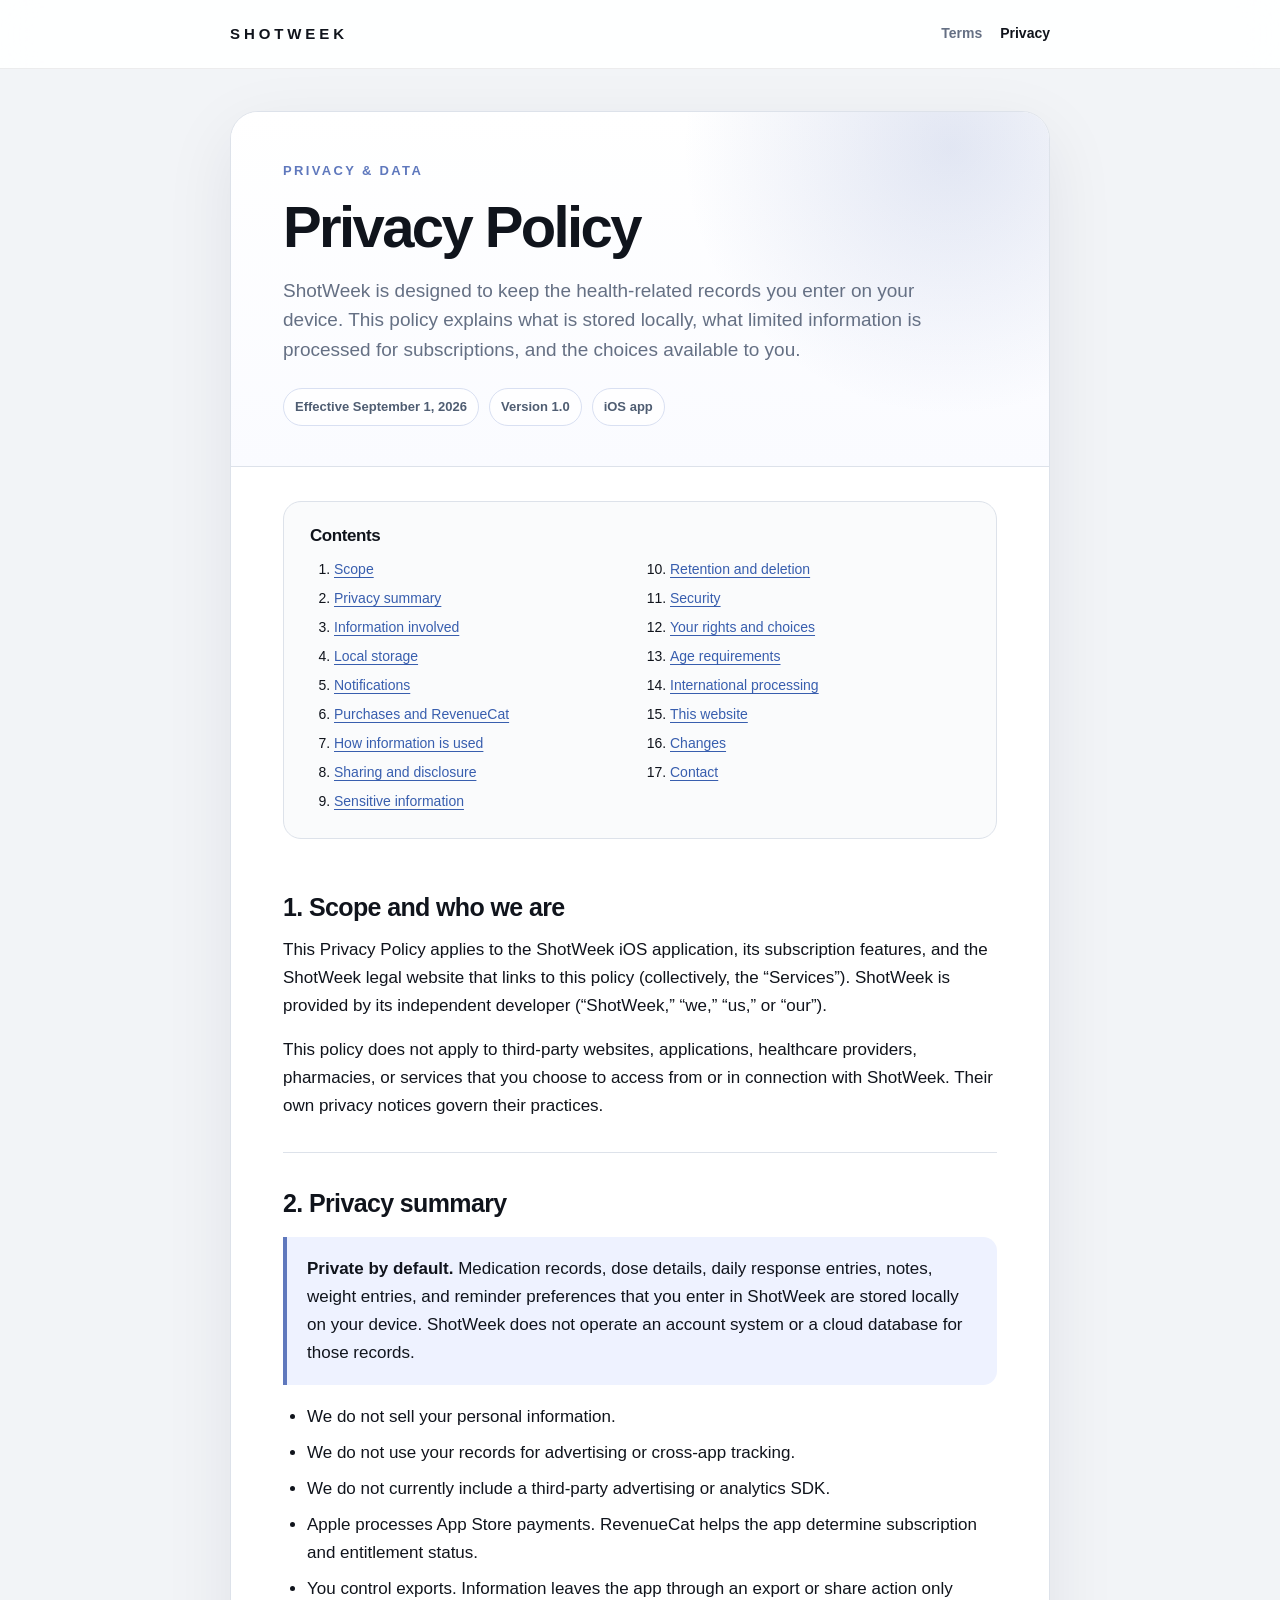
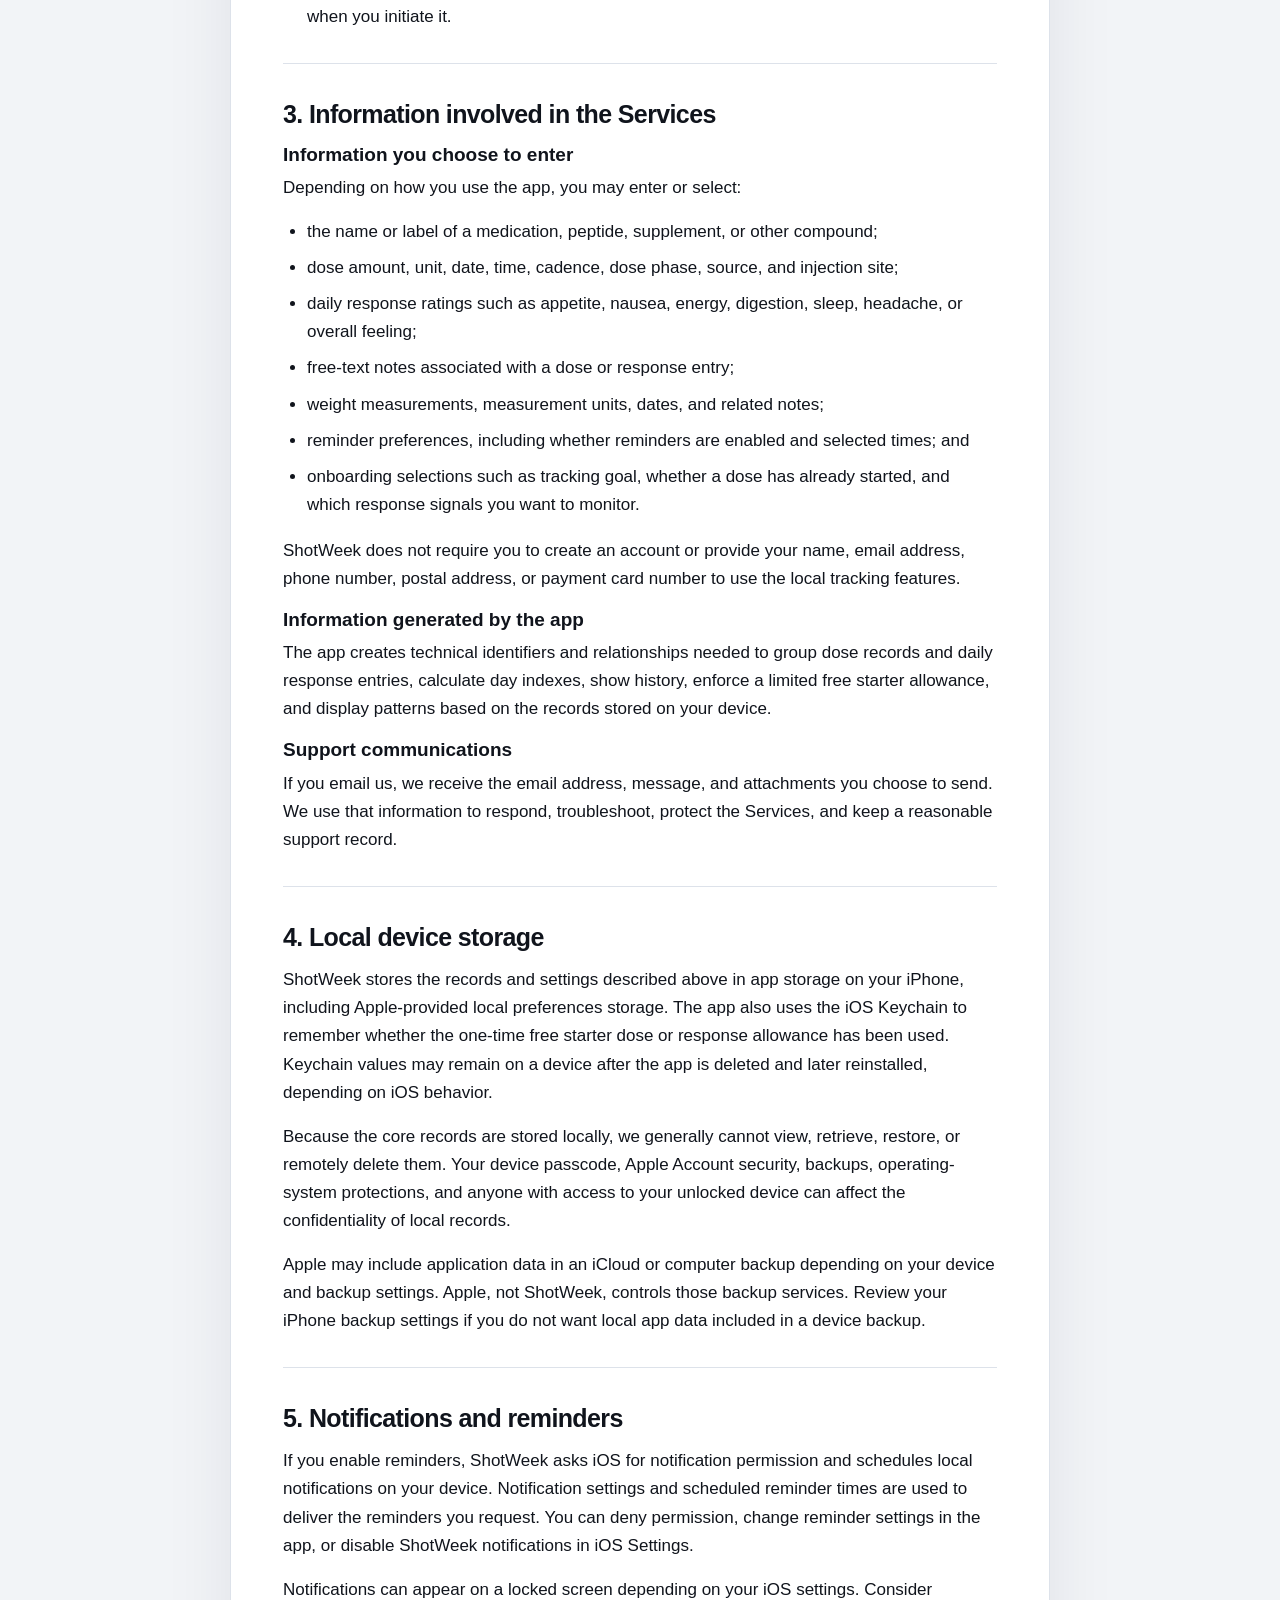
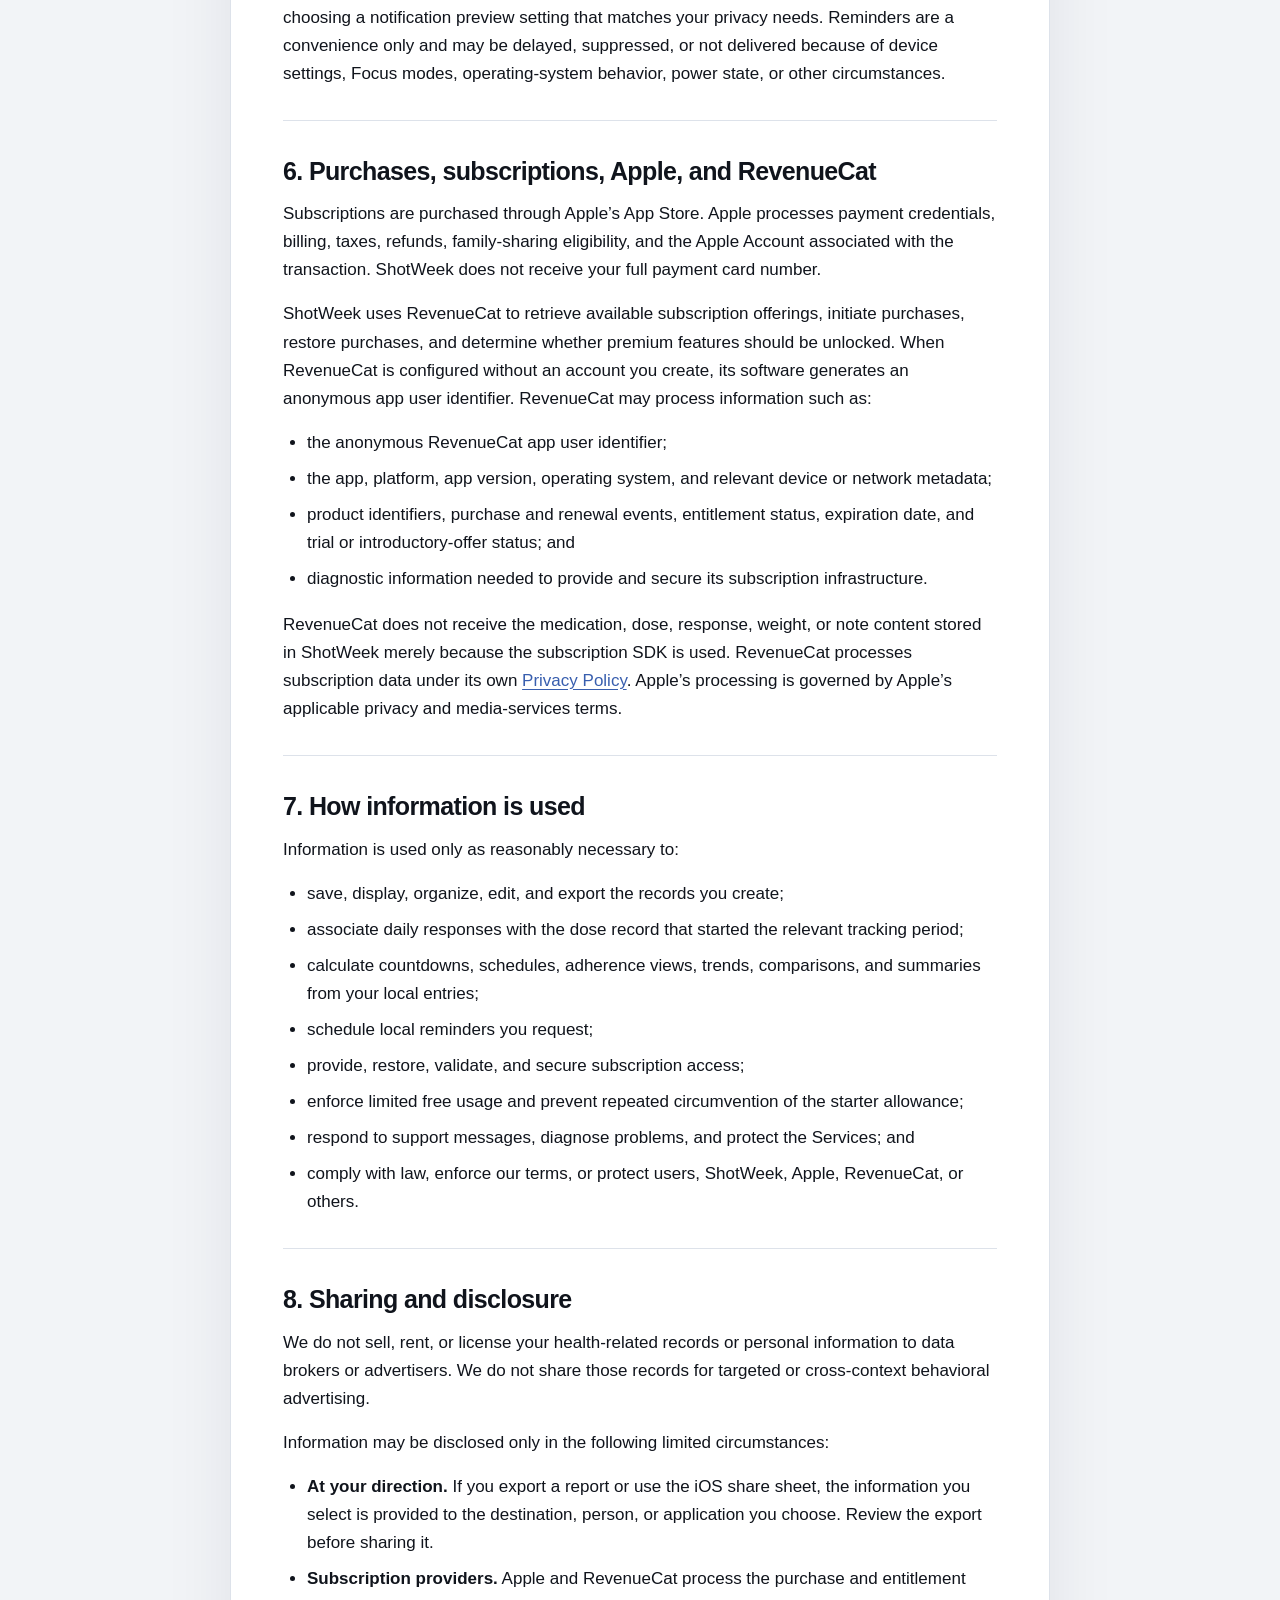
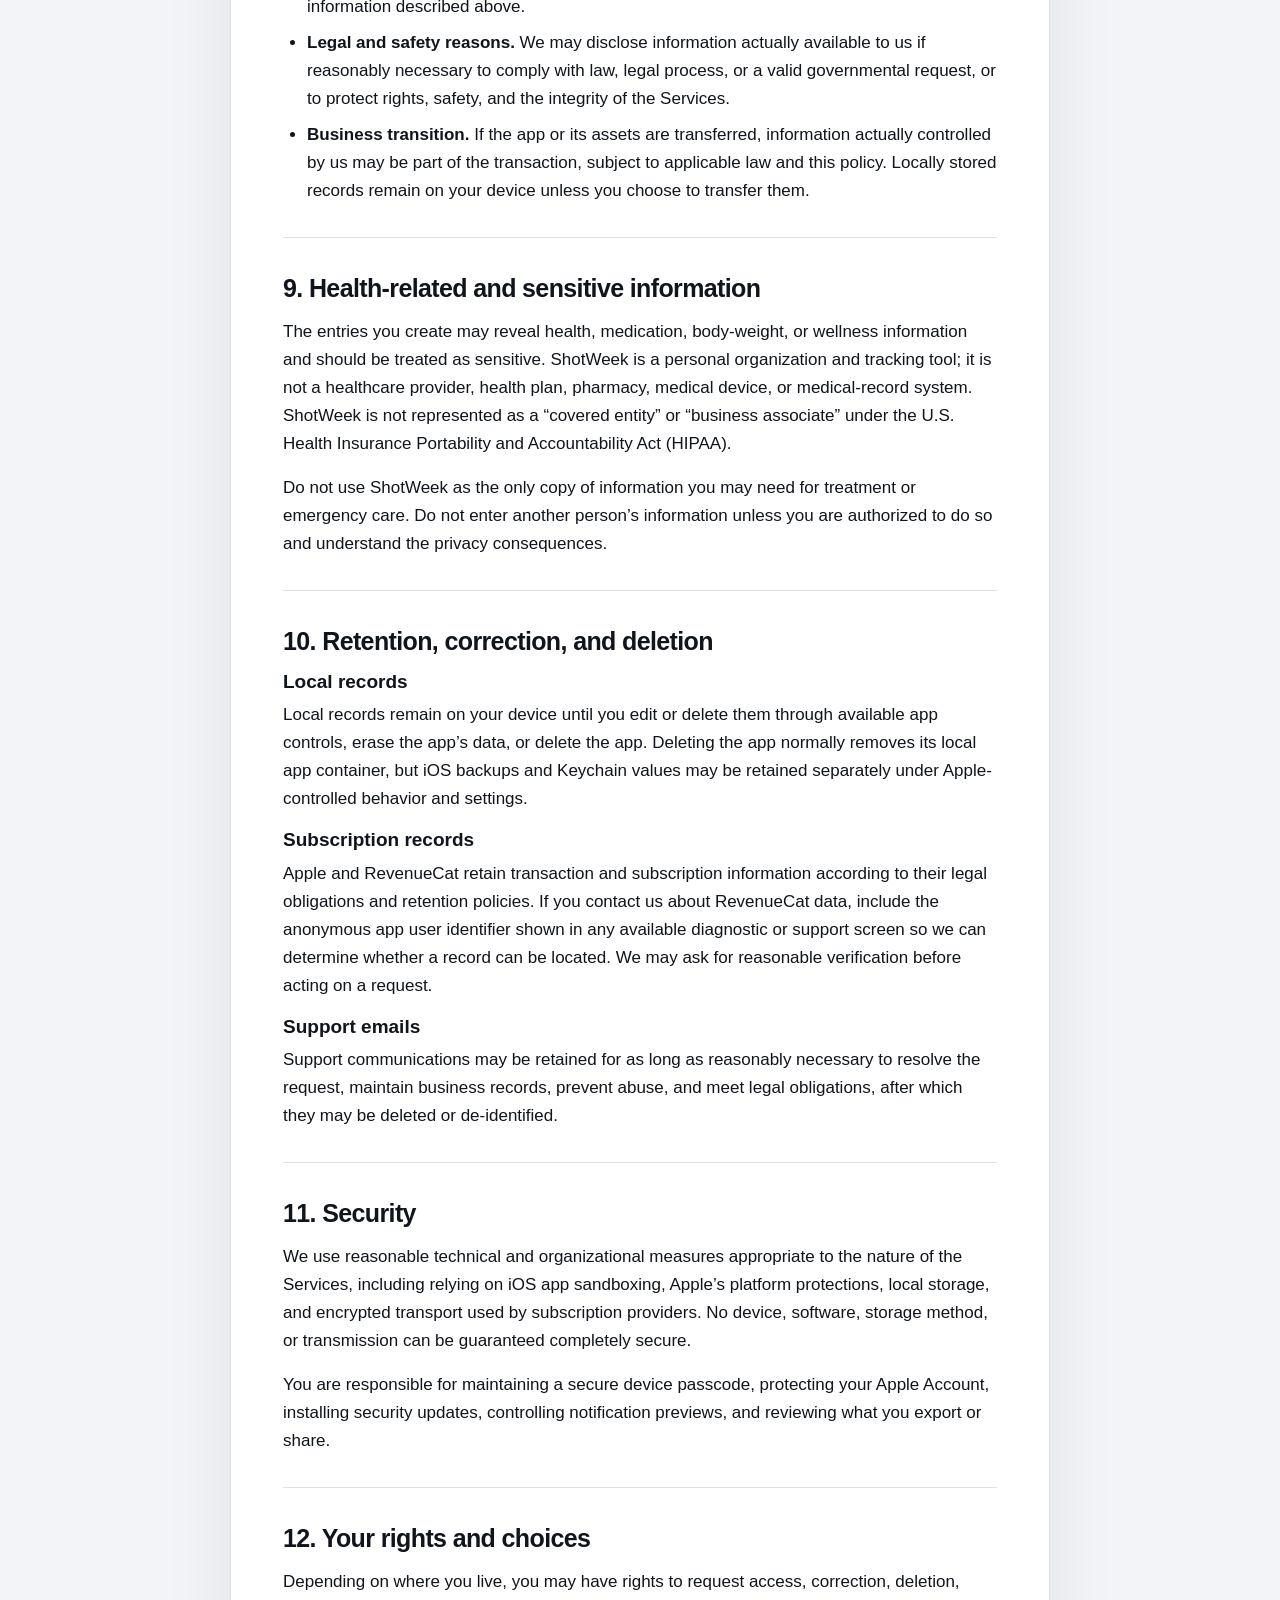
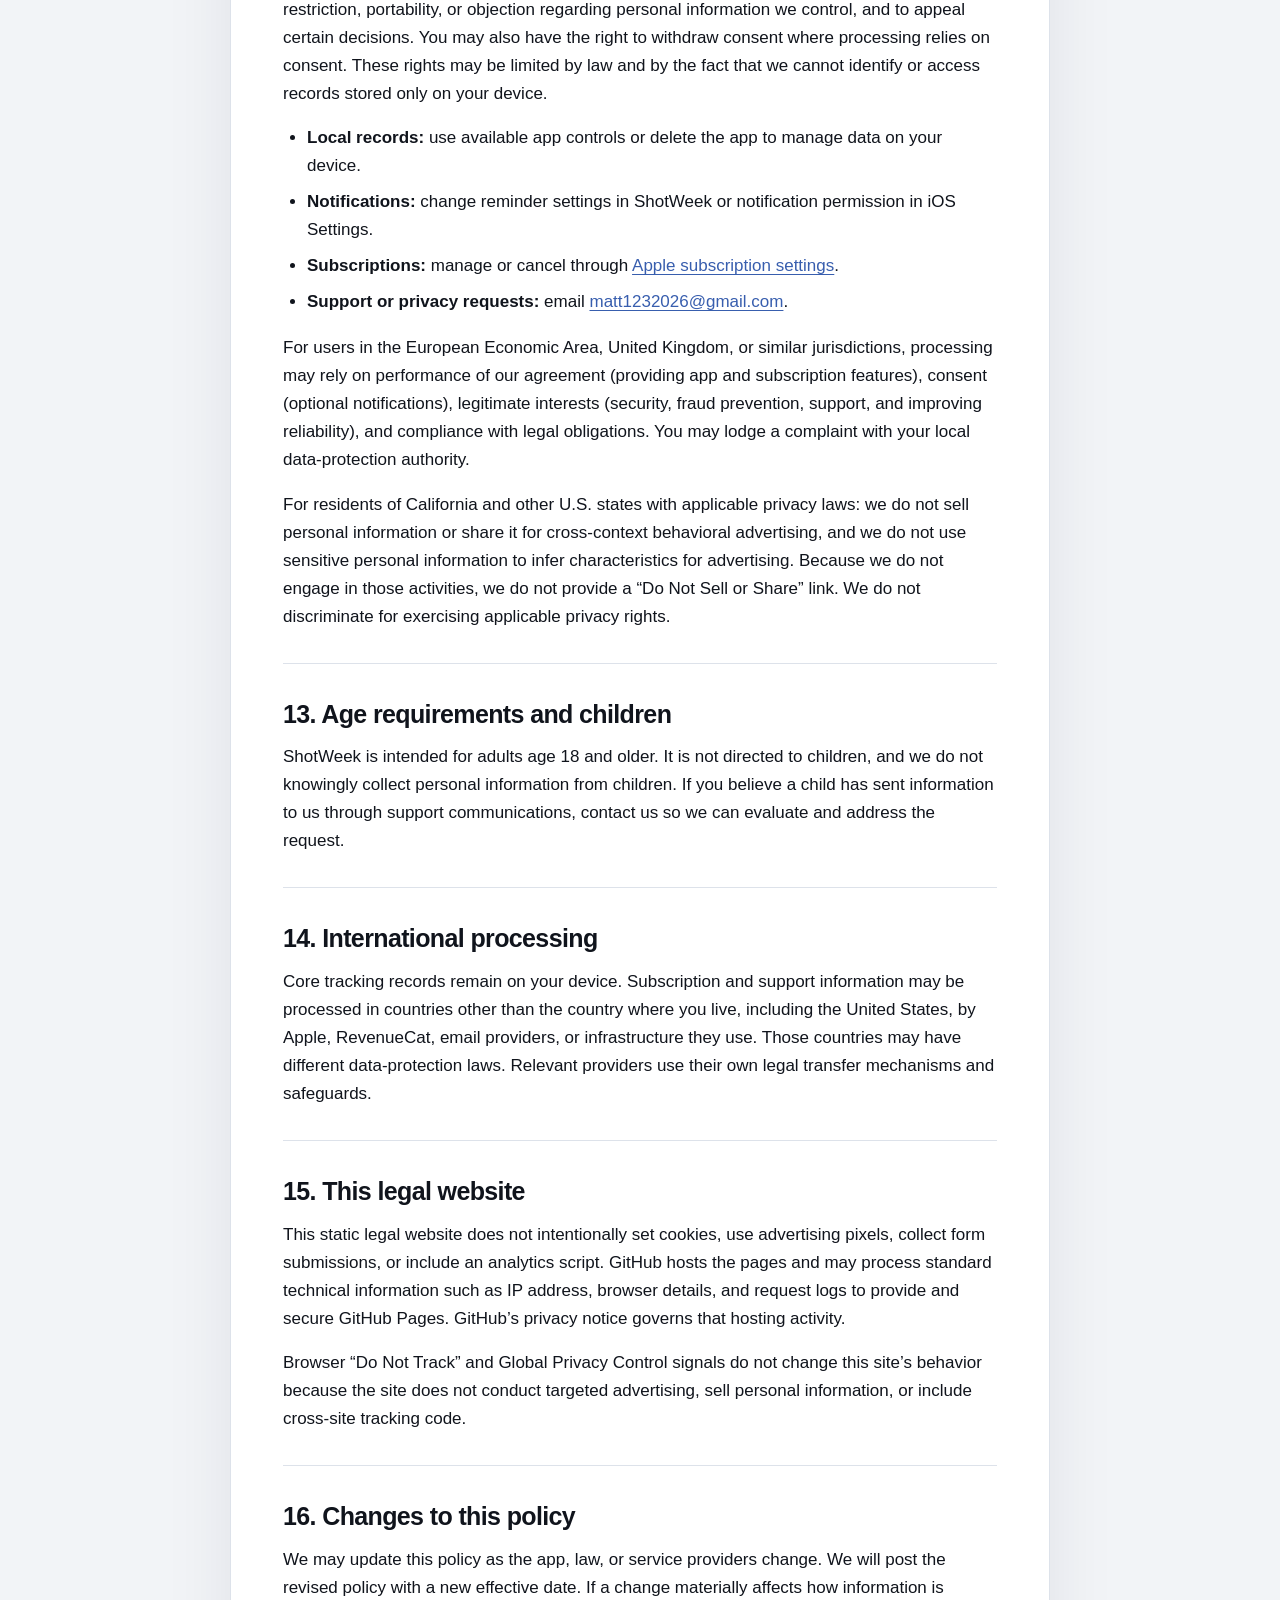
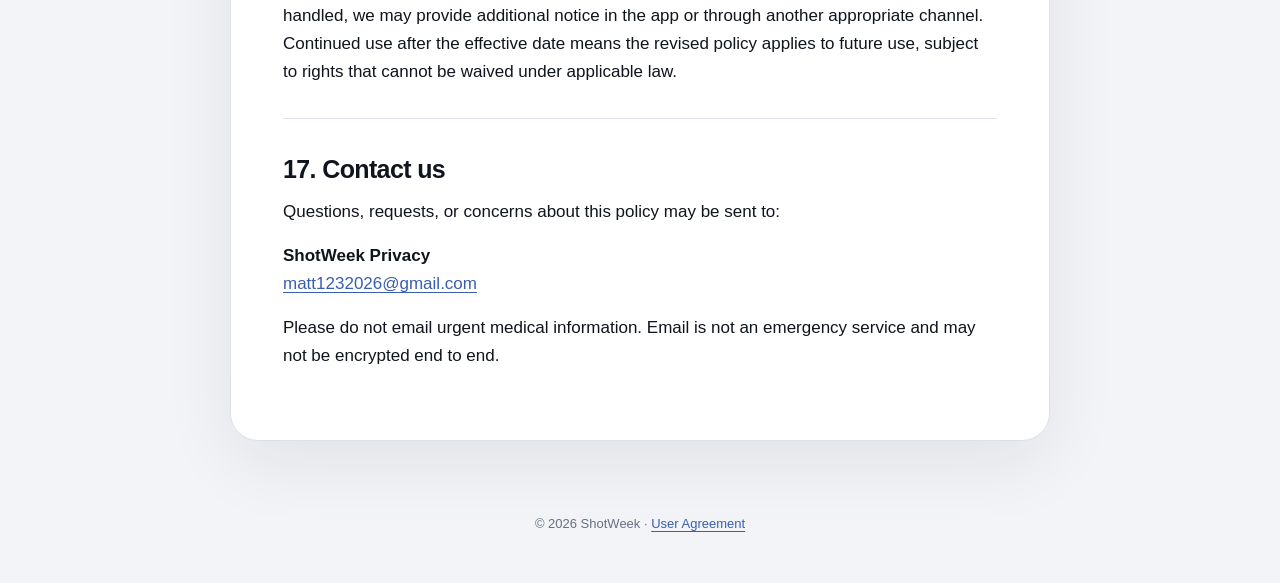
==== privacy-policy.html @ 5c361e0a "Publish ShotWeek legal documents" ====
<!doctype html>
<html lang="en">
<head>
  <meta charset="utf-8">
  <meta name="viewport" content="width=device-width, initial-scale=1">
  <meta name="description" content="Privacy Policy for the ShotWeek iOS app.">
  <title>Privacy Policy — ShotWeek</title>
  <link rel="stylesheet" href="styles.css">
</head>
<body>
  <header class="site-header">
    <div class="header-inner">
      <a class="brand" href="index.html">SHOTWEEK</a>
      <nav class="header-nav" aria-label="Legal documents">
        <a href="user-agreement.html">Terms</a>
        <a href="privacy-policy.html" aria-current="page">Privacy</a>
      </nav>
    </div>
  </header>

  <main>
    <article class="document">
      <header class="document-hero">
        <p class="eyebrow">Privacy & data</p>
        <h1>Privacy Policy</h1>
        <p class="lede">ShotWeek is designed to keep the health-related records you enter on your device. This policy explains what is stored locally, what limited information is processed for subscriptions, and the choices available to you.</p>
        <div class="meta">
          <span>Effective September 1, 2026</span>
          <span>Version 1.0</span>
          <span>iOS app</span>
        </div>
      </header>

      <nav class="toc" aria-label="Table of contents">
        <h2>Contents</h2>
        <ol>
          <li><a href="#scope">Scope</a></li>
          <li><a href="#summary">Privacy summary</a></li>
          <li><a href="#information">Information involved</a></li>
          <li><a href="#local-storage">Local storage</a></li>
          <li><a href="#notifications">Notifications</a></li>
          <li><a href="#subscriptions">Purchases and RevenueCat</a></li>
          <li><a href="#purposes">How information is used</a></li>
          <li><a href="#sharing">Sharing and disclosure</a></li>
          <li><a href="#health-data">Sensitive information</a></li>
          <li><a href="#retention">Retention and deletion</a></li>
          <li><a href="#security">Security</a></li>
          <li><a href="#rights">Your rights and choices</a></li>
          <li><a href="#children">Age requirements</a></li>
          <li><a href="#international">International processing</a></li>
          <li><a href="#website">This website</a></li>
          <li><a href="#changes">Changes</a></li>
          <li><a href="#contact">Contact</a></li>
        </ol>
      </nav>

      <div class="document-body">
        <section id="scope">
          <h2>1. Scope and who we are</h2>
          <p>This Privacy Policy applies to the ShotWeek iOS application, its subscription features, and the ShotWeek legal website that links to this policy (collectively, the “Services”). ShotWeek is provided by its independent developer (“ShotWeek,” “we,” “us,” or “our”).</p>
          <p>This policy does not apply to third-party websites, applications, healthcare providers, pharmacies, or services that you choose to access from or in connection with ShotWeek. Their own privacy notices govern their practices.</p>
        </section>

        <section id="summary">
          <h2>2. Privacy summary</h2>
          <div class="callout">
            <p><strong>Private by default.</strong> Medication records, dose details, daily response entries, notes, weight entries, and reminder preferences that you enter in ShotWeek are stored locally on your device. ShotWeek does not operate an account system or a cloud database for those records.</p>
          </div>
          <ul>
            <li>We do not sell your personal information.</li>
            <li>We do not use your records for advertising or cross-app tracking.</li>
            <li>We do not currently include a third-party advertising or analytics SDK.</li>
            <li>Apple processes App Store payments. RevenueCat helps the app determine subscription and entitlement status.</li>
            <li>You control exports. Information leaves the app through an export or share action only when you initiate it.</li>
          </ul>
        </section>

        <section id="information">
          <h2>3. Information involved in the Services</h2>
          <h3>Information you choose to enter</h3>
          <p>Depending on how you use the app, you may enter or select:</p>
          <ul>
            <li>the name or label of a medication, peptide, supplement, or other compound;</li>
            <li>dose amount, unit, date, time, cadence, dose phase, source, and injection site;</li>
            <li>daily response ratings such as appetite, nausea, energy, digestion, sleep, headache, or overall feeling;</li>
            <li>free-text notes associated with a dose or response entry;</li>
            <li>weight measurements, measurement units, dates, and related notes;</li>
            <li>reminder preferences, including whether reminders are enabled and selected times; and</li>
            <li>onboarding selections such as tracking goal, whether a dose has already started, and which response signals you want to monitor.</li>
          </ul>
          <p>ShotWeek does not require you to create an account or provide your name, email address, phone number, postal address, or payment card number to use the local tracking features.</p>

          <h3>Information generated by the app</h3>
          <p>The app creates technical identifiers and relationships needed to group dose records and daily response entries, calculate day indexes, show history, enforce a limited free starter allowance, and display patterns based on the records stored on your device.</p>

          <h3>Support communications</h3>
          <p>If you email us, we receive the email address, message, and attachments you choose to send. We use that information to respond, troubleshoot, protect the Services, and keep a reasonable support record.</p>
        </section>

        <section id="local-storage">
          <h2>4. Local device storage</h2>
          <p>ShotWeek stores the records and settings described above in app storage on your iPhone, including Apple-provided local preferences storage. The app also uses the iOS Keychain to remember whether the one-time free starter dose or response allowance has been used. Keychain values may remain on a device after the app is deleted and later reinstalled, depending on iOS behavior.</p>
          <p>Because the core records are stored locally, we generally cannot view, retrieve, restore, or remotely delete them. Your device passcode, Apple Account security, backups, operating-system protections, and anyone with access to your unlocked device can affect the confidentiality of local records.</p>
          <p>Apple may include application data in an iCloud or computer backup depending on your device and backup settings. Apple, not ShotWeek, controls those backup services. Review your iPhone backup settings if you do not want local app data included in a device backup.</p>
        </section>

        <section id="notifications">
          <h2>5. Notifications and reminders</h2>
          <p>If you enable reminders, ShotWeek asks iOS for notification permission and schedules local notifications on your device. Notification settings and scheduled reminder times are used to deliver the reminders you request. You can deny permission, change reminder settings in the app, or disable ShotWeek notifications in iOS Settings.</p>
          <p>Notifications can appear on a locked screen depending on your iOS settings. Consider choosing a notification preview setting that matches your privacy needs. Reminders are a convenience only and may be delayed, suppressed, or not delivered because of device settings, Focus modes, operating-system behavior, power state, or other circumstances.</p>
        </section>

        <section id="subscriptions">
          <h2>6. Purchases, subscriptions, Apple, and RevenueCat</h2>
          <p>Subscriptions are purchased through Apple’s App Store. Apple processes payment credentials, billing, taxes, refunds, family-sharing eligibility, and the Apple Account associated with the transaction. ShotWeek does not receive your full payment card number.</p>
          <p>ShotWeek uses RevenueCat to retrieve available subscription offerings, initiate purchases, restore purchases, and determine whether premium features should be unlocked. When RevenueCat is configured without an account you create, its software generates an anonymous app user identifier. RevenueCat may process information such as:</p>
          <ul>
            <li>the anonymous RevenueCat app user identifier;</li>
            <li>the app, platform, app version, operating system, and relevant device or network metadata;</li>
            <li>product identifiers, purchase and renewal events, entitlement status, expiration date, and trial or introductory-offer status; and</li>
            <li>diagnostic information needed to provide and secure its subscription infrastructure.</li>
          </ul>
          <p>RevenueCat does not receive the medication, dose, response, weight, or note content stored in ShotWeek merely because the subscription SDK is used. RevenueCat processes subscription data under its own <a href="https://www.revenuecat.com/privacy" rel="noopener noreferrer">Privacy Policy</a>. Apple’s processing is governed by Apple’s applicable privacy and media-services terms.</p>
        </section>

        <section id="purposes">
          <h2>7. How information is used</h2>
          <p>Information is used only as reasonably necessary to:</p>
          <ul>
            <li>save, display, organize, edit, and export the records you create;</li>
            <li>associate daily responses with the dose record that started the relevant tracking period;</li>
            <li>calculate countdowns, schedules, adherence views, trends, comparisons, and summaries from your local entries;</li>
            <li>schedule local reminders you request;</li>
            <li>provide, restore, validate, and secure subscription access;</li>
            <li>enforce limited free usage and prevent repeated circumvention of the starter allowance;</li>
            <li>respond to support messages, diagnose problems, and protect the Services; and</li>
            <li>comply with law, enforce our terms, or protect users, ShotWeek, Apple, RevenueCat, or others.</li>
          </ul>
        </section>

        <section id="sharing">
          <h2>8. Sharing and disclosure</h2>
          <p>We do not sell, rent, or license your health-related records or personal information to data brokers or advertisers. We do not share those records for targeted or cross-context behavioral advertising.</p>
          <p>Information may be disclosed only in the following limited circumstances:</p>
          <ul>
            <li><strong>At your direction.</strong> If you export a report or use the iOS share sheet, the information you select is provided to the destination, person, or application you choose. Review the export before sharing it.</li>
            <li><strong>Subscription providers.</strong> Apple and RevenueCat process the purchase and entitlement information described above.</li>
            <li><strong>Legal and safety reasons.</strong> We may disclose information actually available to us if reasonably necessary to comply with law, legal process, or a valid governmental request, or to protect rights, safety, and the integrity of the Services.</li>
            <li><strong>Business transition.</strong> If the app or its assets are transferred, information actually controlled by us may be part of the transaction, subject to applicable law and this policy. Locally stored records remain on your device unless you choose to transfer them.</li>
          </ul>
        </section>

        <section id="health-data">
          <h2>9. Health-related and sensitive information</h2>
          <p>The entries you create may reveal health, medication, body-weight, or wellness information and should be treated as sensitive. ShotWeek is a personal organization and tracking tool; it is not a healthcare provider, health plan, pharmacy, medical device, or medical-record system. ShotWeek is not represented as a “covered entity” or “business associate” under the U.S. Health Insurance Portability and Accountability Act (HIPAA).</p>
          <p>Do not use ShotWeek as the only copy of information you may need for treatment or emergency care. Do not enter another person’s information unless you are authorized to do so and understand the privacy consequences.</p>
        </section>

        <section id="retention">
          <h2>10. Retention, correction, and deletion</h2>
          <h3>Local records</h3>
          <p>Local records remain on your device until you edit or delete them through available app controls, erase the app’s data, or delete the app. Deleting the app normally removes its local app container, but iOS backups and Keychain values may be retained separately under Apple-controlled behavior and settings.</p>
          <h3>Subscription records</h3>
          <p>Apple and RevenueCat retain transaction and subscription information according to their legal obligations and retention policies. If you contact us about RevenueCat data, include the anonymous app user identifier shown in any available diagnostic or support screen so we can determine whether a record can be located. We may ask for reasonable verification before acting on a request.</p>
          <h3>Support emails</h3>
          <p>Support communications may be retained for as long as reasonably necessary to resolve the request, maintain business records, prevent abuse, and meet legal obligations, after which they may be deleted or de-identified.</p>
        </section>

        <section id="security">
          <h2>11. Security</h2>
          <p>We use reasonable technical and organizational measures appropriate to the nature of the Services, including relying on iOS app sandboxing, Apple’s platform protections, local storage, and encrypted transport used by subscription providers. No device, software, storage method, or transmission can be guaranteed completely secure.</p>
          <p>You are responsible for maintaining a secure device passcode, protecting your Apple Account, installing security updates, controlling notification previews, and reviewing what you export or share.</p>
        </section>

        <section id="rights">
          <h2>12. Your rights and choices</h2>
          <p>Depending on where you live, you may have rights to request access, correction, deletion, restriction, portability, or objection regarding personal information we control, and to appeal certain decisions. You may also have the right to withdraw consent where processing relies on consent. These rights may be limited by law and by the fact that we cannot identify or access records stored only on your device.</p>
          <ul>
            <li><strong>Local records:</strong> use available app controls or delete the app to manage data on your device.</li>
            <li><strong>Notifications:</strong> change reminder settings in ShotWeek or notification permission in iOS Settings.</li>
            <li><strong>Subscriptions:</strong> manage or cancel through <a href="https://apps.apple.com/account/subscriptions" rel="noopener noreferrer">Apple subscription settings</a>.</li>
            <li><strong>Support or privacy requests:</strong> email <a href="mailto:matt1232026@gmail.com">matt1232026@gmail.com</a>.</li>
          </ul>
          <p>For users in the European Economic Area, United Kingdom, or similar jurisdictions, processing may rely on performance of our agreement (providing app and subscription features), consent (optional notifications), legitimate interests (security, fraud prevention, support, and improving reliability), and compliance with legal obligations. You may lodge a complaint with your local data-protection authority.</p>
          <p>For residents of California and other U.S. states with applicable privacy laws: we do not sell personal information or share it for cross-context behavioral advertising, and we do not use sensitive personal information to infer characteristics for advertising. Because we do not engage in those activities, we do not provide a “Do Not Sell or Share” link. We do not discriminate for exercising applicable privacy rights.</p>
        </section>

        <section id="children">
          <h2>13. Age requirements and children</h2>
          <p>ShotWeek is intended for adults age 18 and older. It is not directed to children, and we do not knowingly collect personal information from children. If you believe a child has sent information to us through support communications, contact us so we can evaluate and address the request.</p>
        </section>

        <section id="international">
          <h2>14. International processing</h2>
          <p>Core tracking records remain on your device. Subscription and support information may be processed in countries other than the country where you live, including the United States, by Apple, RevenueCat, email providers, or infrastructure they use. Those countries may have different data-protection laws. Relevant providers use their own legal transfer mechanisms and safeguards.</p>
        </section>

        <section id="website">
          <h2>15. This legal website</h2>
          <p>This static legal website does not intentionally set cookies, use advertising pixels, collect form submissions, or include an analytics script. GitHub hosts the pages and may process standard technical information such as IP address, browser details, and request logs to provide and secure GitHub Pages. GitHub’s privacy notice governs that hosting activity.</p>
          <p>Browser “Do Not Track” and Global Privacy Control signals do not change this site’s behavior because the site does not conduct targeted advertising, sell personal information, or include cross-site tracking code.</p>
        </section>

        <section id="changes">
          <h2>16. Changes to this policy</h2>
          <p>We may update this policy as the app, law, or service providers change. We will post the revised policy with a new effective date. If a change materially affects how information is handled, we may provide additional notice in the app or through another appropriate channel. Continued use after the effective date means the revised policy applies to future use, subject to rights that cannot be waived under applicable law.</p>
        </section>

        <section id="contact">
          <h2>17. Contact us</h2>
          <p>Questions, requests, or concerns about this policy may be sent to:</p>
          <p><strong>ShotWeek Privacy</strong><br><a href="mailto:matt1232026@gmail.com">matt1232026@gmail.com</a></p>
          <p>Please do not email urgent medical information. Email is not an emergency service and may not be encrypted end to end.</p>
        </section>
      </div>
    </article>
  </main>
  <footer class="site-footer">© 2026 ShotWeek · <a href="user-agreement.html">User Agreement</a></footer>
</body>
</html>
---- styles.css ----
:root {
  color-scheme: light;
  --ink: #10141c;
  --muted: #657084;
  --line: #dde2ea;
  --surface: #ffffff;
  --canvas: #f2f4f7;
  --accent: #5f78bd;
  --accent-soft: #eef2ff;
  --max-width: 820px;
}

* {
  box-sizing: border-box;
}

html {
  scroll-behavior: smooth;
}

body {
  margin: 0;
  background: var(--canvas);
  color: var(--ink);
  font-family: -apple-system, BlinkMacSystemFont, "SF Pro Text", "Segoe UI", sans-serif;
  font-size: 17px;
  line-height: 1.65;
  -webkit-font-smoothing: antialiased;
}

a {
  color: #385eae;
  text-underline-offset: 3px;
}

a:hover {
  color: #23427f;
}

a:focus-visible,
button:focus-visible {
  outline: 3px solid rgba(95, 120, 189, 0.38);
  outline-offset: 3px;
  border-radius: 6px;
}

.site-header {
  position: sticky;
  top: 0;
  z-index: 10;
  border-bottom: 1px solid rgba(16, 20, 28, 0.08);
  background: rgba(255, 255, 255, 0.92);
  backdrop-filter: blur(18px) saturate(150%);
  -webkit-backdrop-filter: blur(18px) saturate(150%);
}

.header-inner {
  width: min(calc(100% - 40px), var(--max-width));
  min-height: 68px;
  margin: 0 auto;
  display: flex;
  align-items: center;
  justify-content: space-between;
  gap: 24px;
}

.brand {
  color: var(--ink);
  font-size: 15px;
  font-weight: 780;
  letter-spacing: 0.26em;
  text-decoration: none;
}

.header-nav {
  display: flex;
  align-items: center;
  gap: 18px;
  font-size: 14px;
  font-weight: 650;
}

.header-nav a {
  color: var(--muted);
  text-decoration: none;
}

.header-nav a[aria-current="page"] {
  color: var(--ink);
}

main {
  width: min(calc(100% - 40px), var(--max-width));
  margin: 42px auto 72px;
}

.document,
.home-card {
  overflow: hidden;
  border: 1px solid var(--line);
  border-radius: 28px;
  background: var(--surface);
  box-shadow: 0 22px 70px rgba(20, 29, 45, 0.08);
}

.document-hero {
  padding: 48px 52px 40px;
  border-bottom: 1px solid var(--line);
  background:
    radial-gradient(circle at 88% 10%, rgba(95, 120, 189, 0.18), transparent 34%),
    linear-gradient(180deg, #ffffff 0%, #fafbff 100%);
}

.eyebrow {
  margin: 0 0 12px;
  color: var(--accent);
  font-size: 13px;
  font-weight: 760;
  letter-spacing: 0.18em;
  text-transform: uppercase;
}

h1,
h2,
h3 {
  margin-top: 0;
  color: var(--ink);
  line-height: 1.18;
  text-wrap: balance;
}

h1 {
  max-width: 680px;
  margin-bottom: 14px;
  font-size: clamp(38px, 7vw, 58px);
  letter-spacing: -0.045em;
}

h2 {
  margin-bottom: 14px;
  font-size: 25px;
  letter-spacing: -0.025em;
}

h3 {
  margin-bottom: 8px;
  font-size: 19px;
}

p {
  margin: 0 0 16px;
}

ul,
ol {
  margin: 0 0 18px;
  padding-left: 24px;
}

li + li {
  margin-top: 8px;
}

.lede {
  max-width: 660px;
  margin: 0;
  color: var(--muted);
  font-size: 19px;
  line-height: 1.55;
}

.meta {
  display: flex;
  flex-wrap: wrap;
  gap: 10px;
  margin-top: 24px;
}

.meta span {
  padding: 7px 11px;
  border: 1px solid #d9e0f2;
  border-radius: 999px;
  background: rgba(255, 255, 255, 0.82);
  color: #4f5d72;
  font-size: 13px;
  font-weight: 650;
}

.toc {
  margin: 34px 52px 0;
  padding: 24px 26px;
  border: 1px solid var(--line);
  border-radius: 18px;
  background: #fafbfc;
}

.toc h2 {
  margin-bottom: 12px;
  font-size: 17px;
}

.toc ol {
  columns: 2;
  column-gap: 36px;
  margin: 0;
  font-size: 14px;
}

.toc li {
  break-inside: avoid;
  margin: 0 0 6px;
}

.document-body {
  padding: 18px 52px 54px;
}

.document-body section {
  padding-top: 36px;
  scroll-margin-top: 84px;
}

.document-body section + section {
  margin-top: 32px;
  border-top: 1px solid var(--line);
}

.callout {
  margin: 18px 0;
  padding: 18px 20px;
  border-left: 4px solid var(--accent);
  border-radius: 0 14px 14px 0;
  background: var(--accent-soft);
}

.callout p:last-child {
  margin-bottom: 0;
}

.table-wrap {
  margin: 18px 0 24px;
  overflow-x: auto;
  border: 1px solid var(--line);
  border-radius: 16px;
}

table {
  width: 100%;
  min-width: 620px;
  border-collapse: collapse;
  font-size: 15px;
}

th,
td {
  padding: 14px 16px;
  border-bottom: 1px solid var(--line);
  text-align: left;
  vertical-align: top;
}

th {
  background: #f7f8fa;
  font-size: 13px;
  letter-spacing: 0.04em;
  text-transform: uppercase;
}

tr:last-child td {
  border-bottom: 0;
}

.home-card {
  padding: 54px;
}

.home-card h1 {
  margin-bottom: 16px;
}

.policy-grid {
  display: grid;
  grid-template-columns: repeat(2, minmax(0, 1fr));
  gap: 16px;
  margin-top: 36px;
}

.policy-link {
  min-height: 190px;
  padding: 24px;
  display: flex;
  flex-direction: column;
  justify-content: space-between;
  border: 1px solid var(--line);
  border-radius: 20px;
  background: #fafbfc;
  color: var(--ink);
  text-decoration: none;
  transition: transform 160ms ease, border-color 160ms ease, box-shadow 160ms ease;
}

.policy-link:hover {
  transform: translateY(-2px);
  border-color: #bac7e6;
  box-shadow: 0 16px 36px rgba(40, 53, 78, 0.08);
}

.policy-link strong {
  font-size: 22px;
  letter-spacing: -0.02em;
}

.policy-link span {
  color: var(--muted);
  font-size: 15px;
}

.site-footer {
  width: min(calc(100% - 40px), var(--max-width));
  margin: 0 auto 48px;
  color: var(--muted);
  font-size: 13px;
  text-align: center;
}

@media (max-width: 680px) {
  body {
    font-size: 16px;
  }

  .header-inner,
  main,
  .site-footer {
    width: min(calc(100% - 24px), var(--max-width));
  }

  .header-inner {
    min-height: 62px;
  }

  .header-nav {
    gap: 12px;
    font-size: 12px;
  }

  main {
    margin-top: 20px;
  }

  .document,
  .home-card {
    border-radius: 22px;
  }

  .document-hero,
  .document-body,
  .home-card {
    padding-left: 24px;
    padding-right: 24px;
  }

  .document-hero {
    padding-top: 34px;
    padding-bottom: 30px;
  }

  .document-body {
    padding-bottom: 36px;
  }

  .toc {
    margin: 24px 24px 0;
    padding: 20px;
  }

  .toc ol {
    columns: 1;
  }

  .policy-grid {
    grid-template-columns: 1fr;
  }

  .policy-link {
    min-height: 150px;
  }
}

@media print {
  body {
    background: #fff;
    color: #000;
    font-size: 11pt;
  }

  .site-header,
  .toc,
  .site-footer {
    display: none;
  }

  main {
    width: 100%;
    margin: 0;
  }

  .document {
    border: 0;
    border-radius: 0;
    box-shadow: none;
  }

  .document-hero,
  .document-body {
    padding-left: 0;
    padding-right: 0;
  }

  .document-body section {
    break-inside: avoid-page;
  }
}
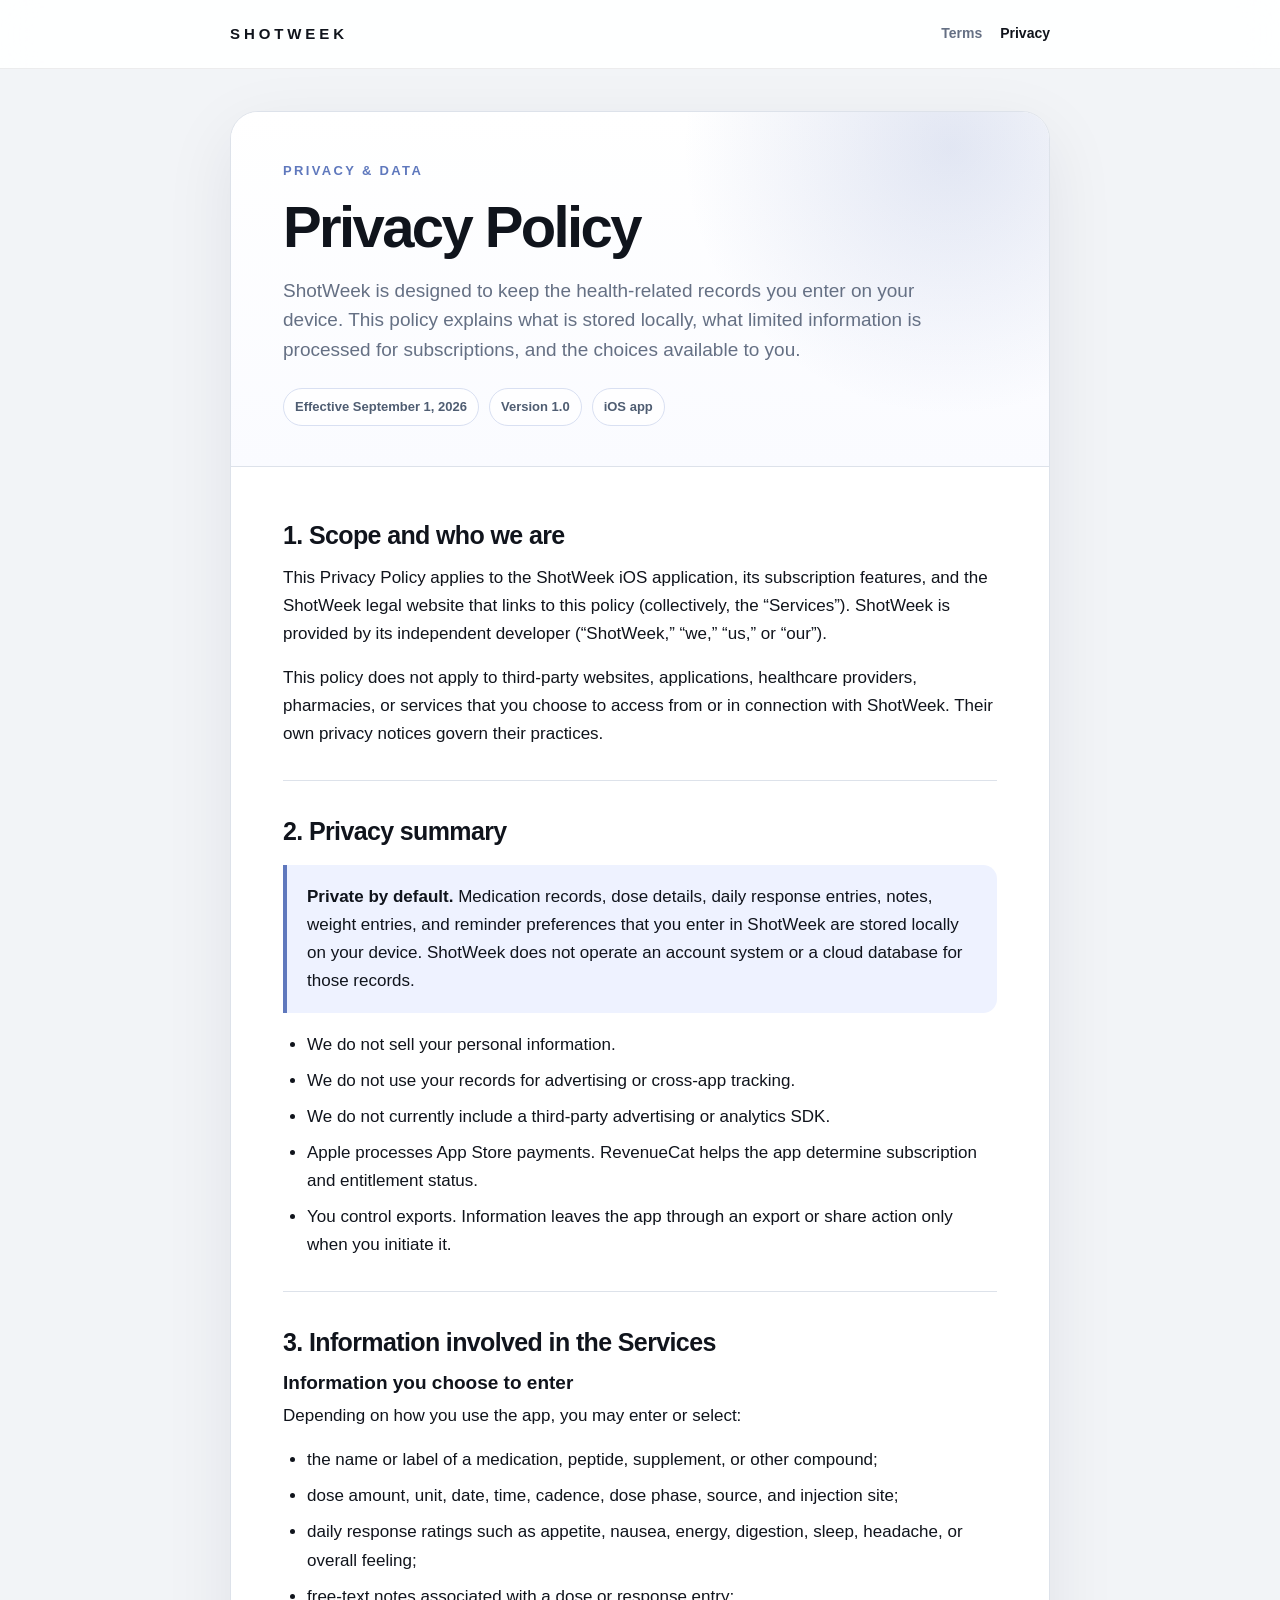
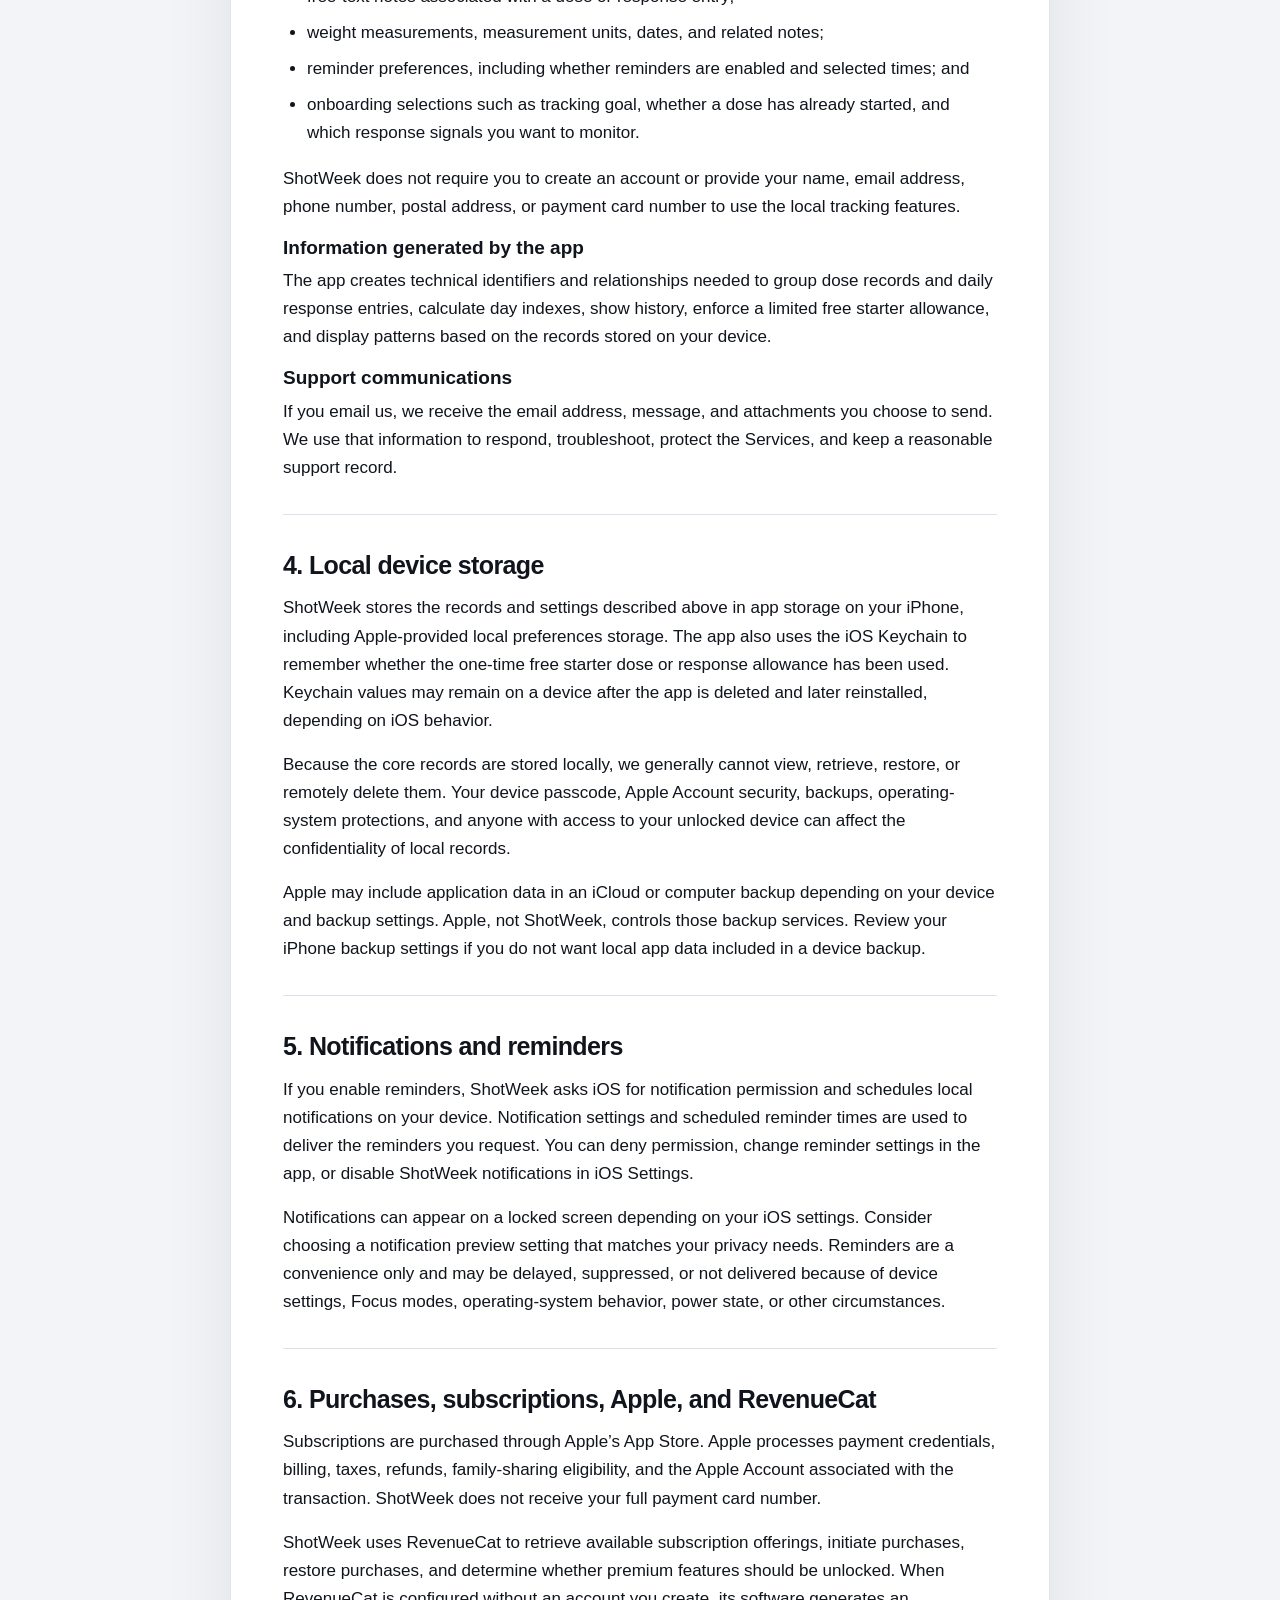
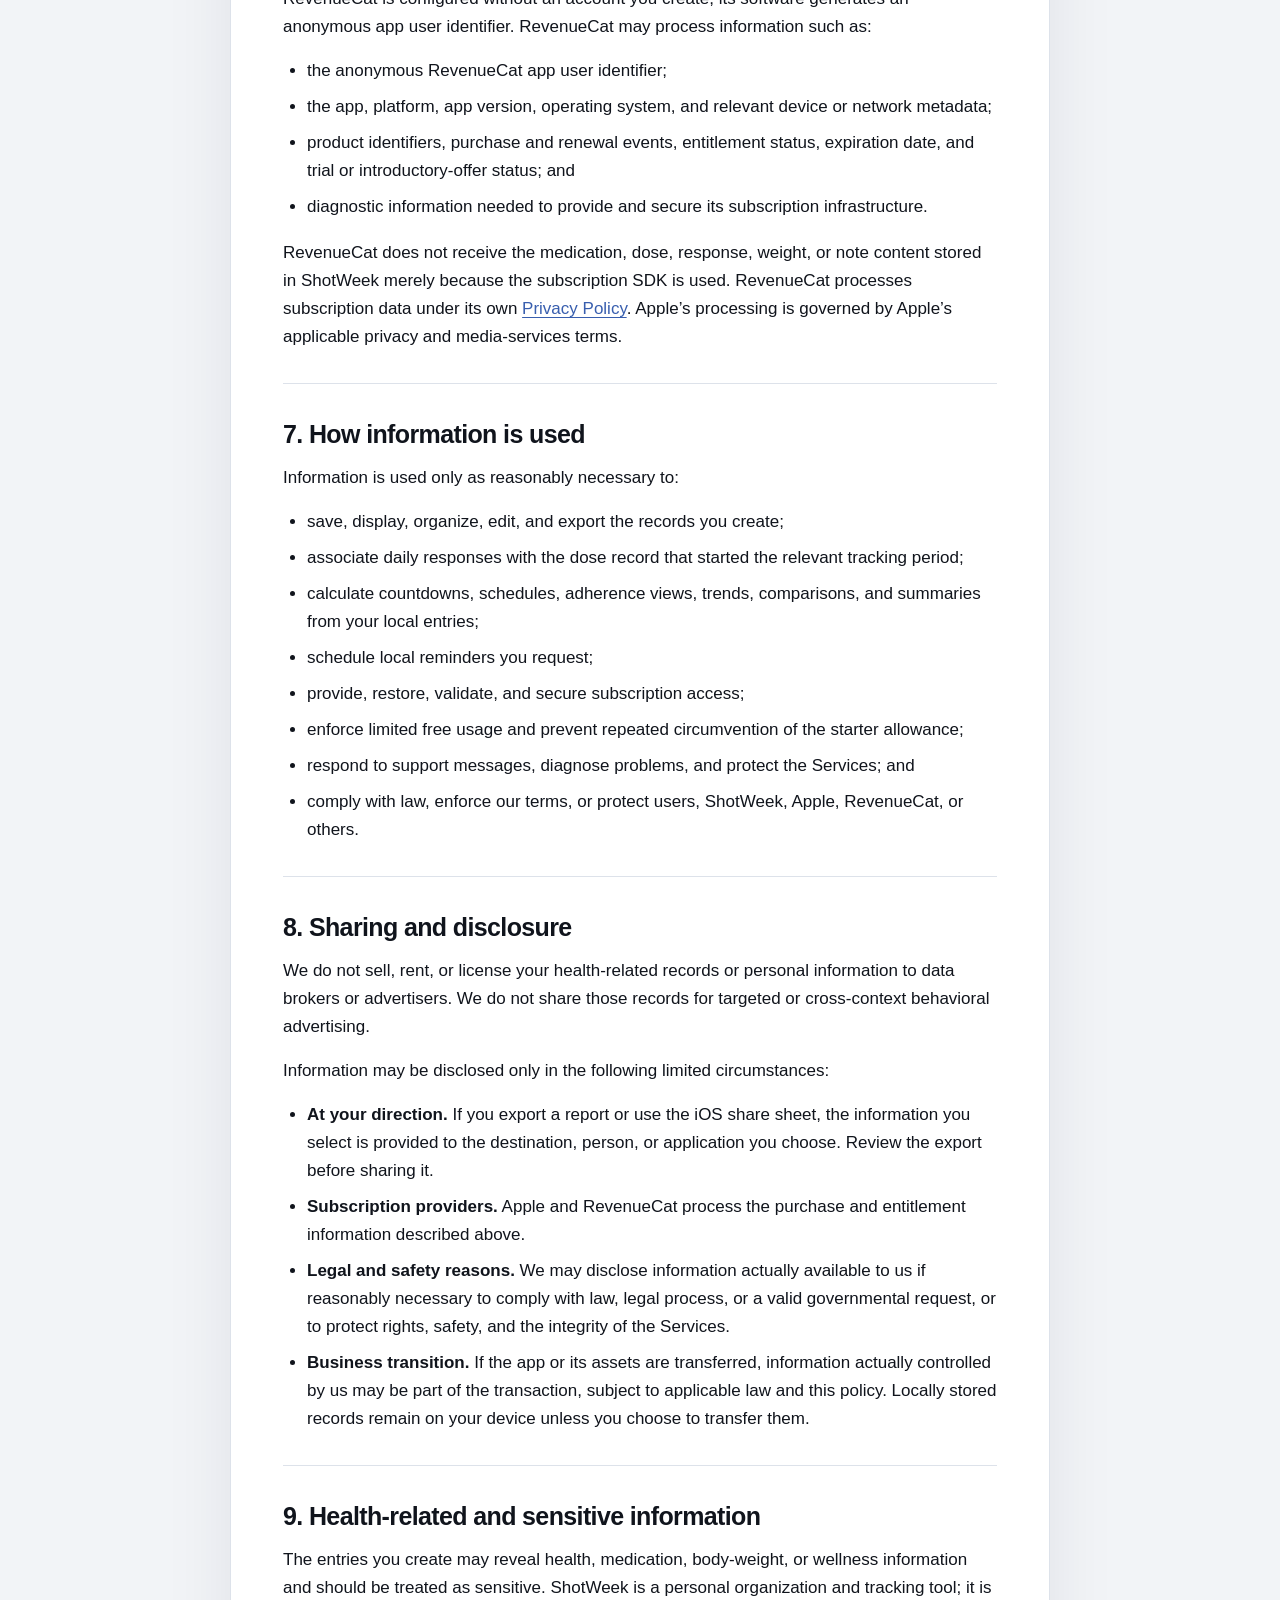
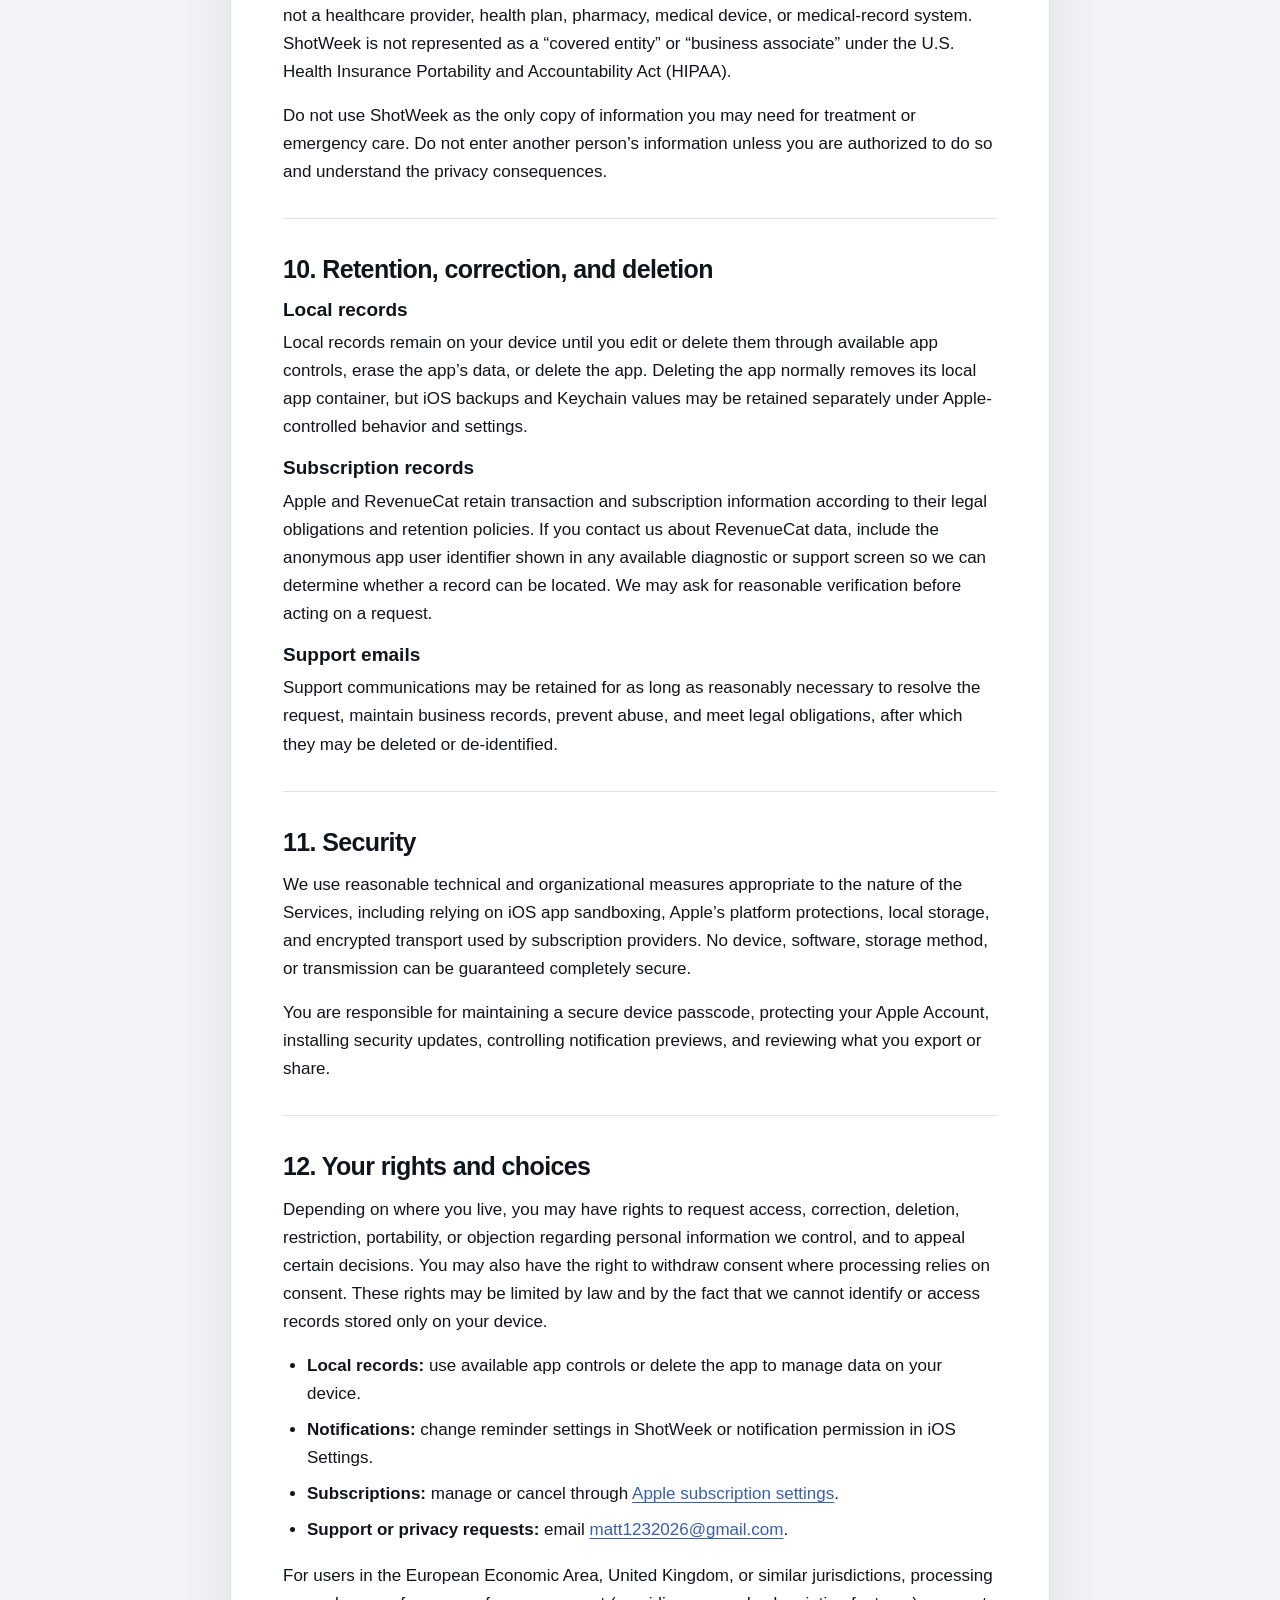
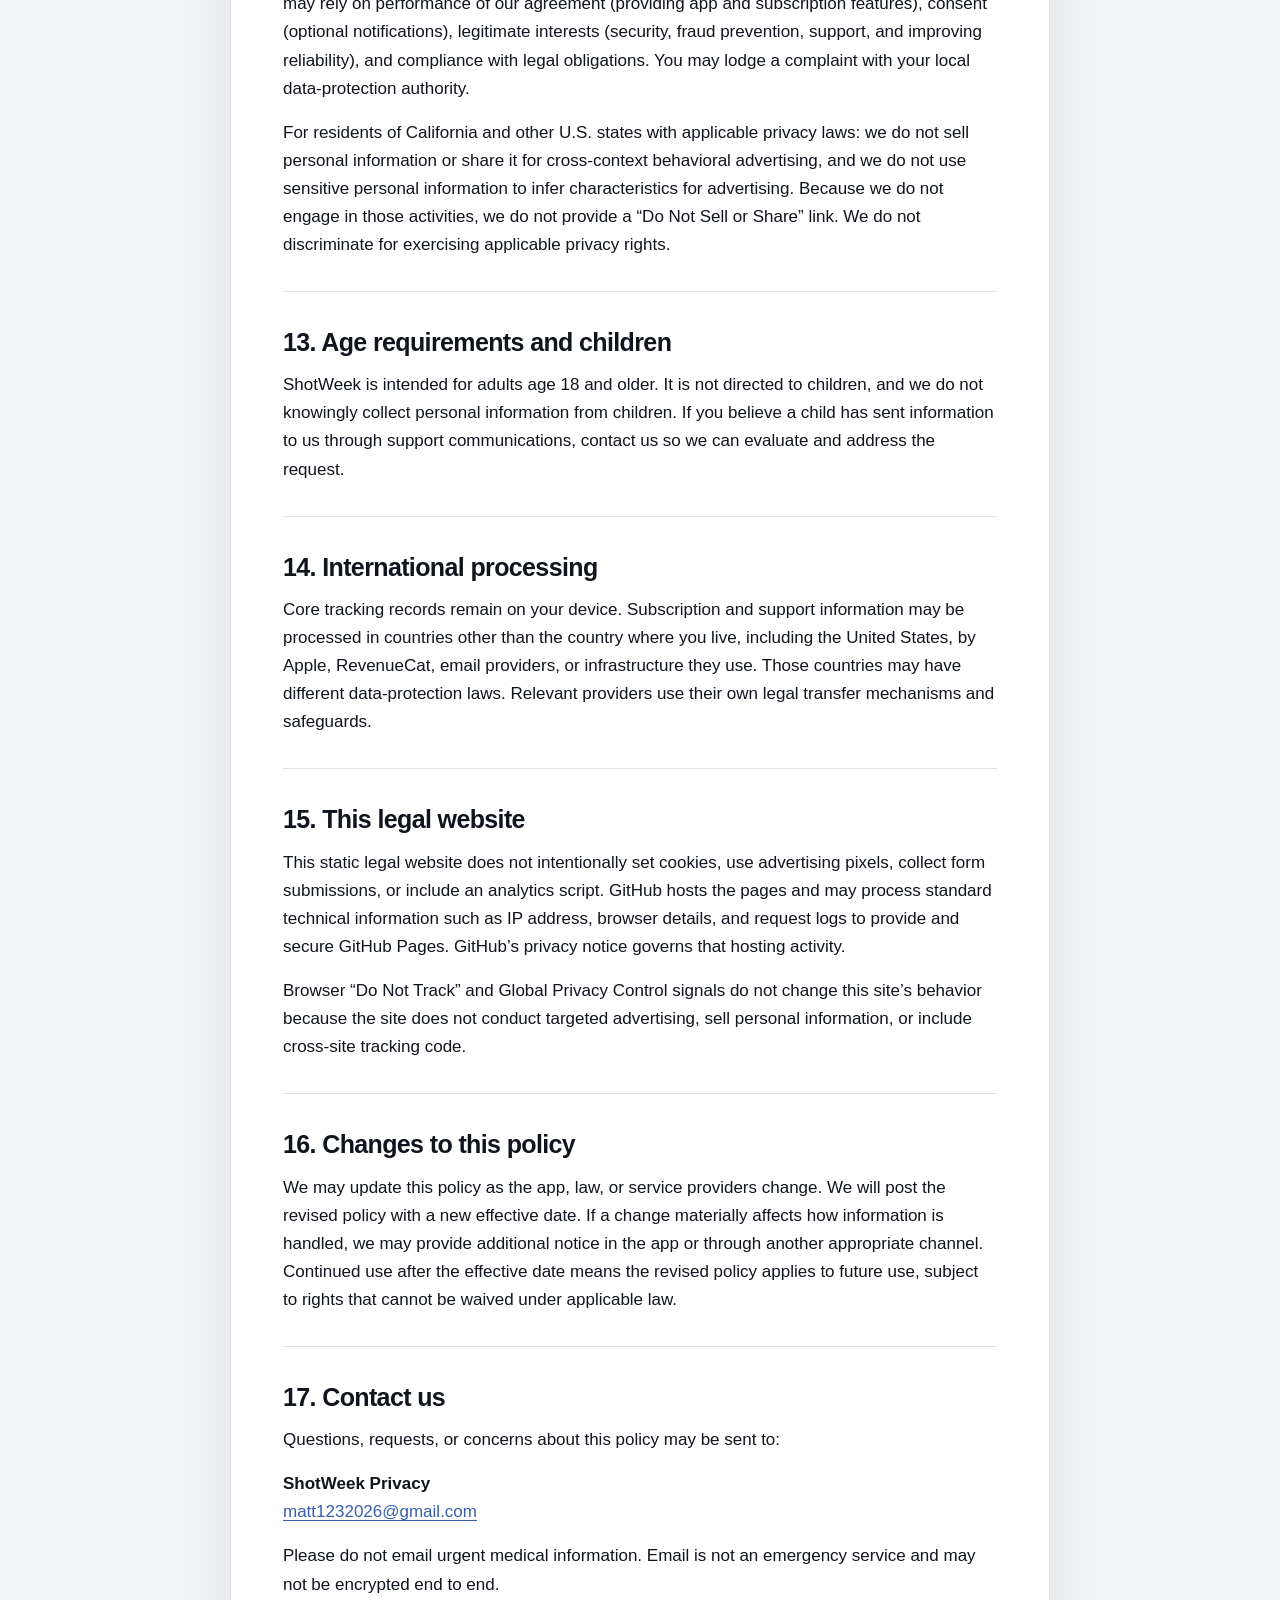
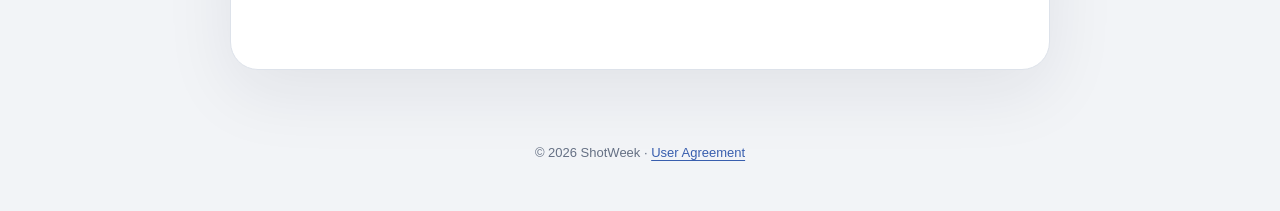
==== commit 3bb87230: "Remove legal page contents directory" ====
--- a/privacy-policy.html
+++ b/privacy-policy.html
@@ -30,29 +30,6 @@
           <span>iOS app</span>
         </div>
       </header>
-
-      <nav class="toc" aria-label="Table of contents">
-        <h2>Contents</h2>
-        <ol>
-          <li><a href="#scope">Scope</a></li>
-          <li><a href="#summary">Privacy summary</a></li>
-          <li><a href="#information">Information involved</a></li>
-          <li><a href="#local-storage">Local storage</a></li>
-          <li><a href="#notifications">Notifications</a></li>
-          <li><a href="#subscriptions">Purchases and RevenueCat</a></li>
-          <li><a href="#purposes">How information is used</a></li>
-          <li><a href="#sharing">Sharing and disclosure</a></li>
-          <li><a href="#health-data">Sensitive information</a></li>
-          <li><a href="#retention">Retention and deletion</a></li>
-          <li><a href="#security">Security</a></li>
-          <li><a href="#rights">Your rights and choices</a></li>
-          <li><a href="#children">Age requirements</a></li>
-          <li><a href="#international">International processing</a></li>
-          <li><a href="#website">This website</a></li>
-          <li><a href="#changes">Changes</a></li>
-          <li><a href="#contact">Contact</a></li>
-        </ol>
-      </nav>
 
       <div class="document-body">
         <section id="scope">
--- a/styles.css
+++ b/styles.css
@@ -186,31 +186,6 @@
   font-weight: 650;
 }
 
-.toc {
-  margin: 34px 52px 0;
-  padding: 24px 26px;
-  border: 1px solid var(--line);
-  border-radius: 18px;
-  background: #fafbfc;
-}
-
-.toc h2 {
-  margin-bottom: 12px;
-  font-size: 17px;
-}
-
-.toc ol {
-  columns: 2;
-  column-gap: 36px;
-  margin: 0;
-  font-size: 14px;
-}
-
-.toc li {
-  break-inside: avoid;
-  margin: 0 0 6px;
-}
-
 .document-body {
   padding: 18px 52px 54px;
 }
@@ -368,15 +343,6 @@
     padding-bottom: 36px;
   }
 
-  .toc {
-    margin: 24px 24px 0;
-    padding: 20px;
-  }
-
-  .toc ol {
-    columns: 1;
-  }
-
   .policy-grid {
     grid-template-columns: 1fr;
   }
@@ -394,7 +360,6 @@
   }
 
   .site-header,
-  .toc,
   .site-footer {
     display: none;
   }
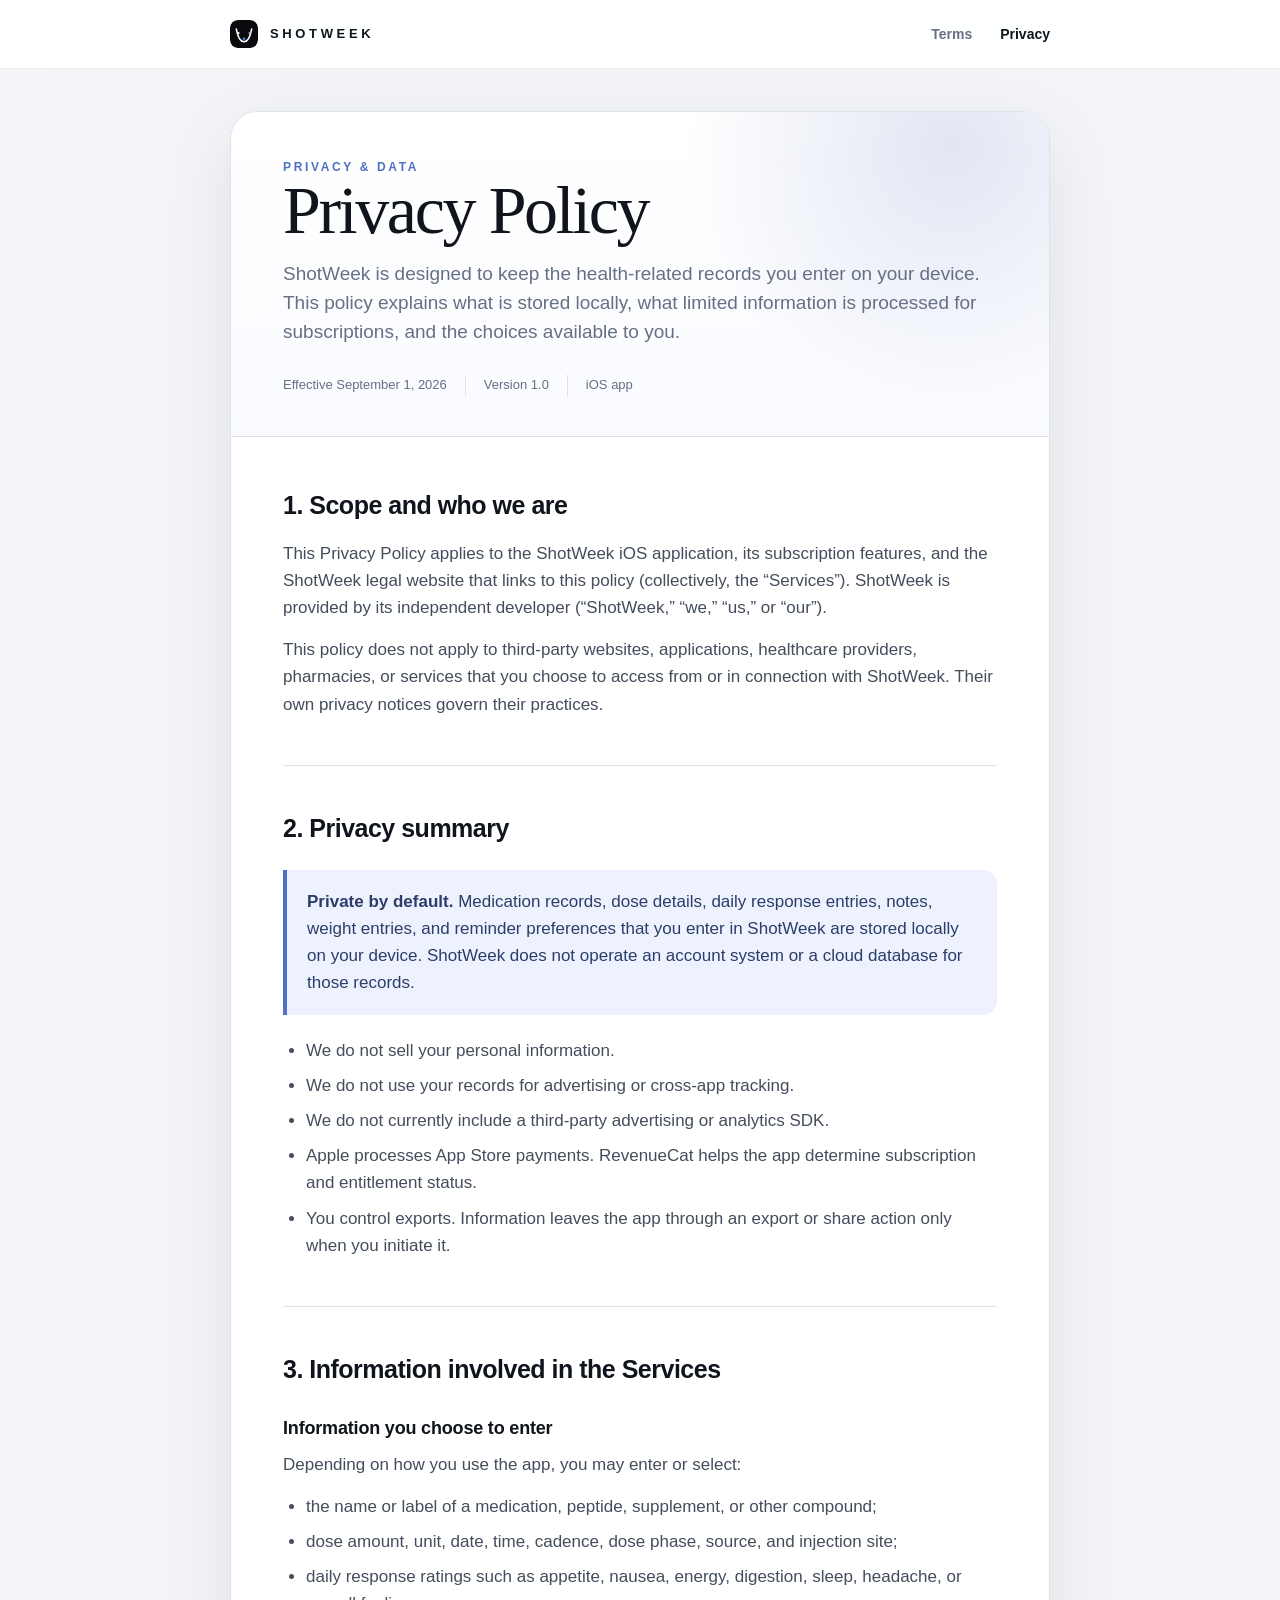
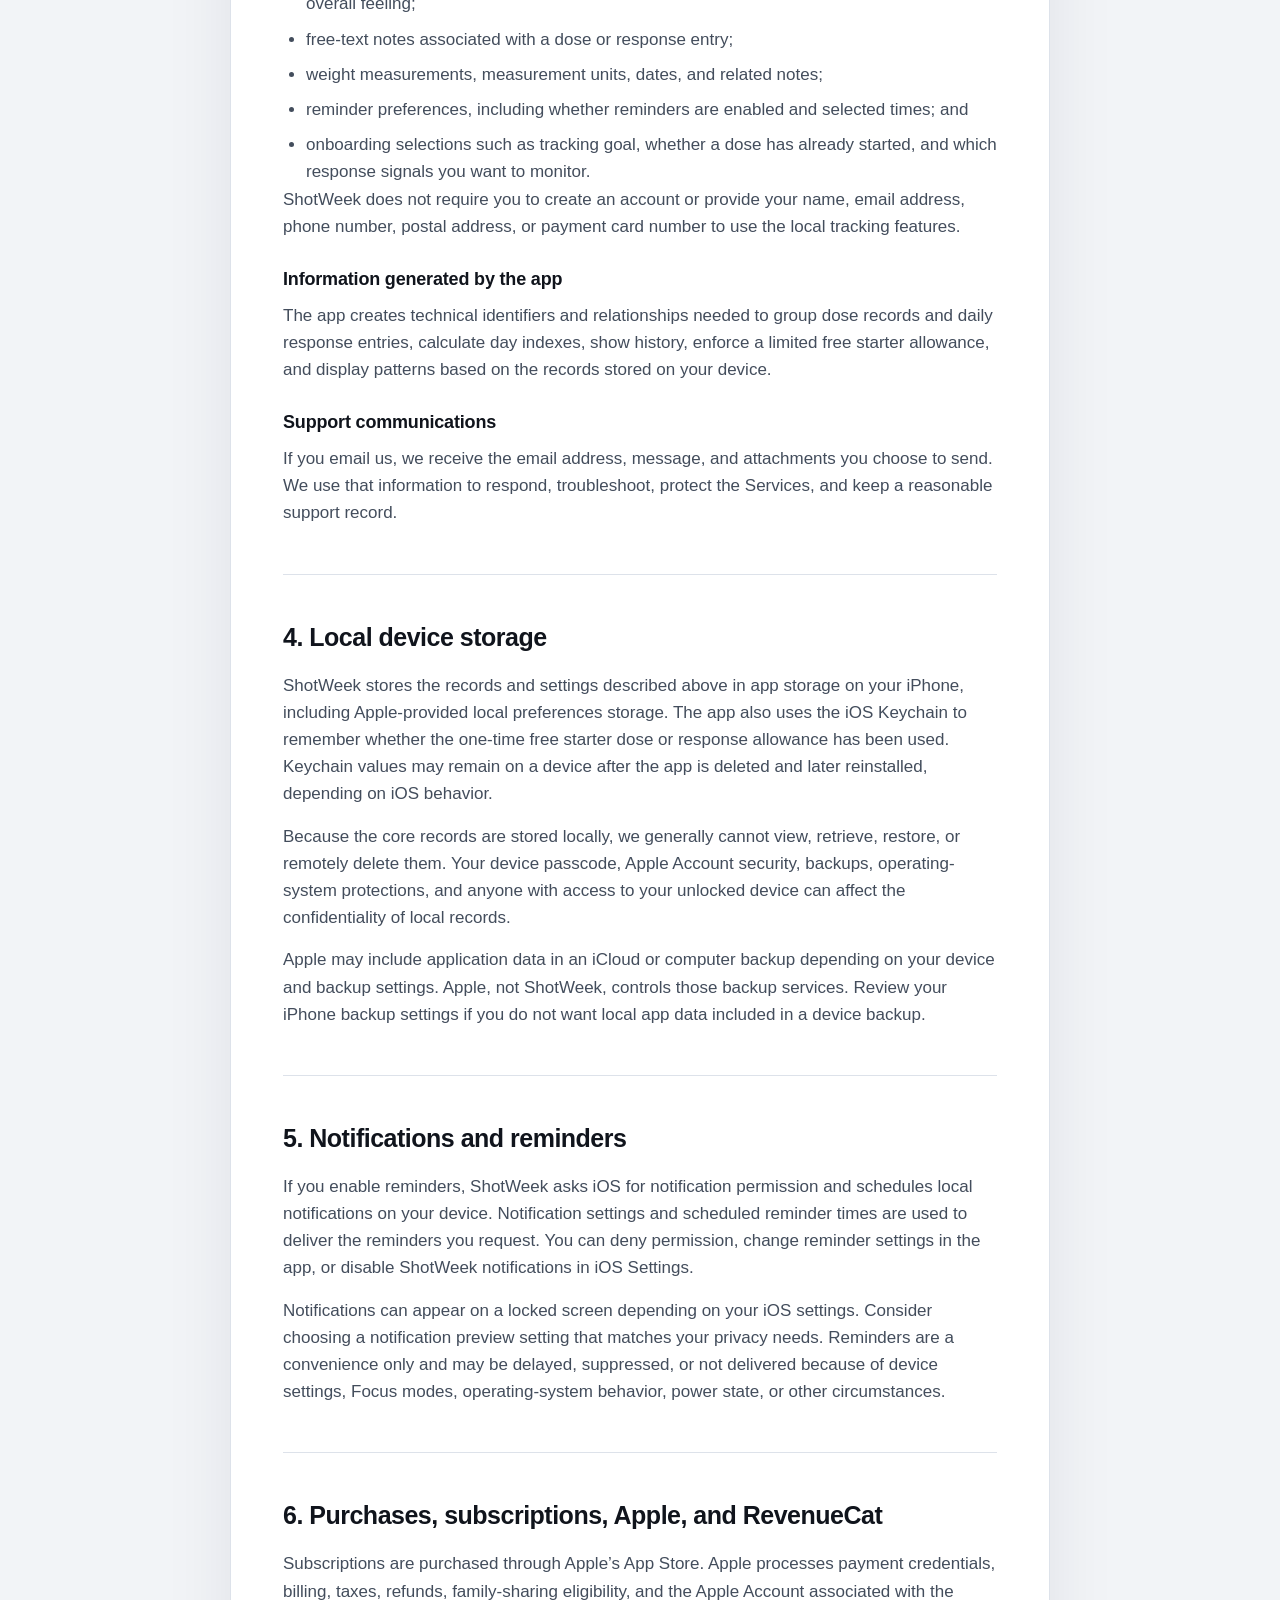
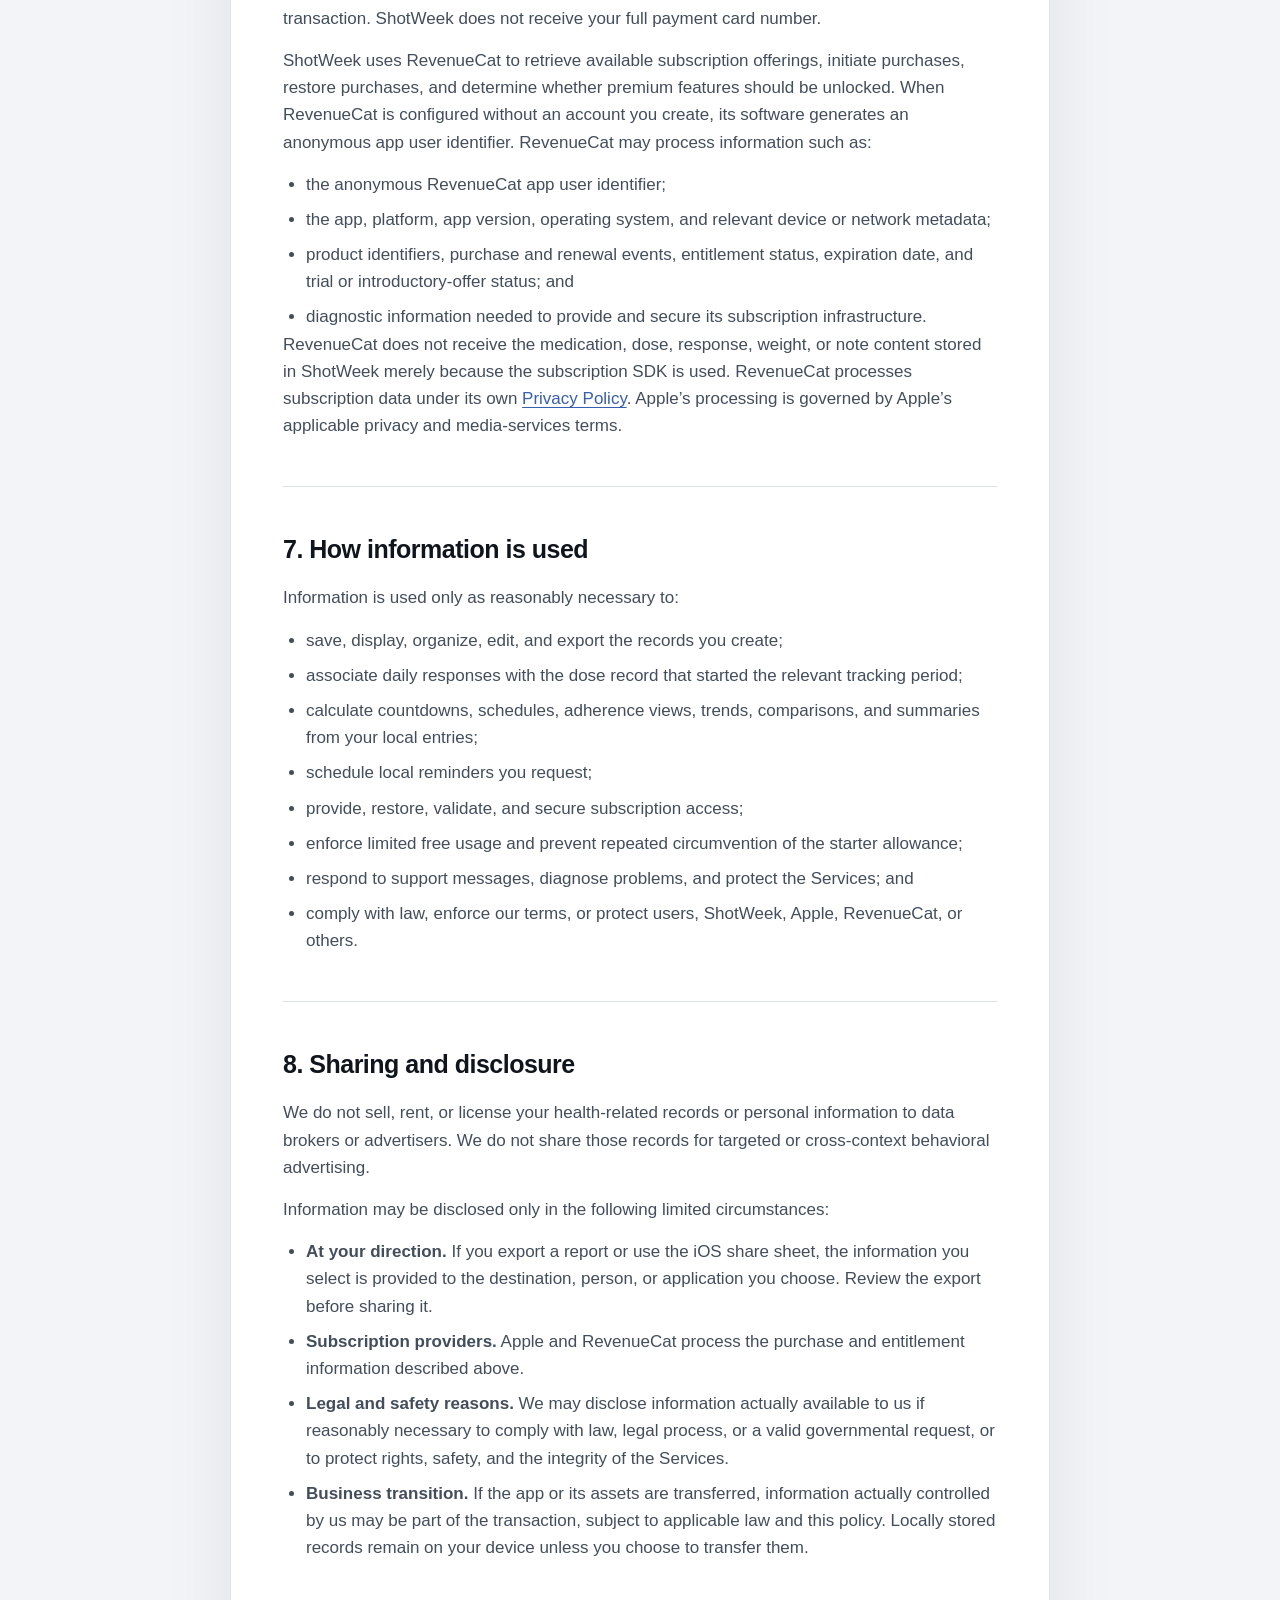
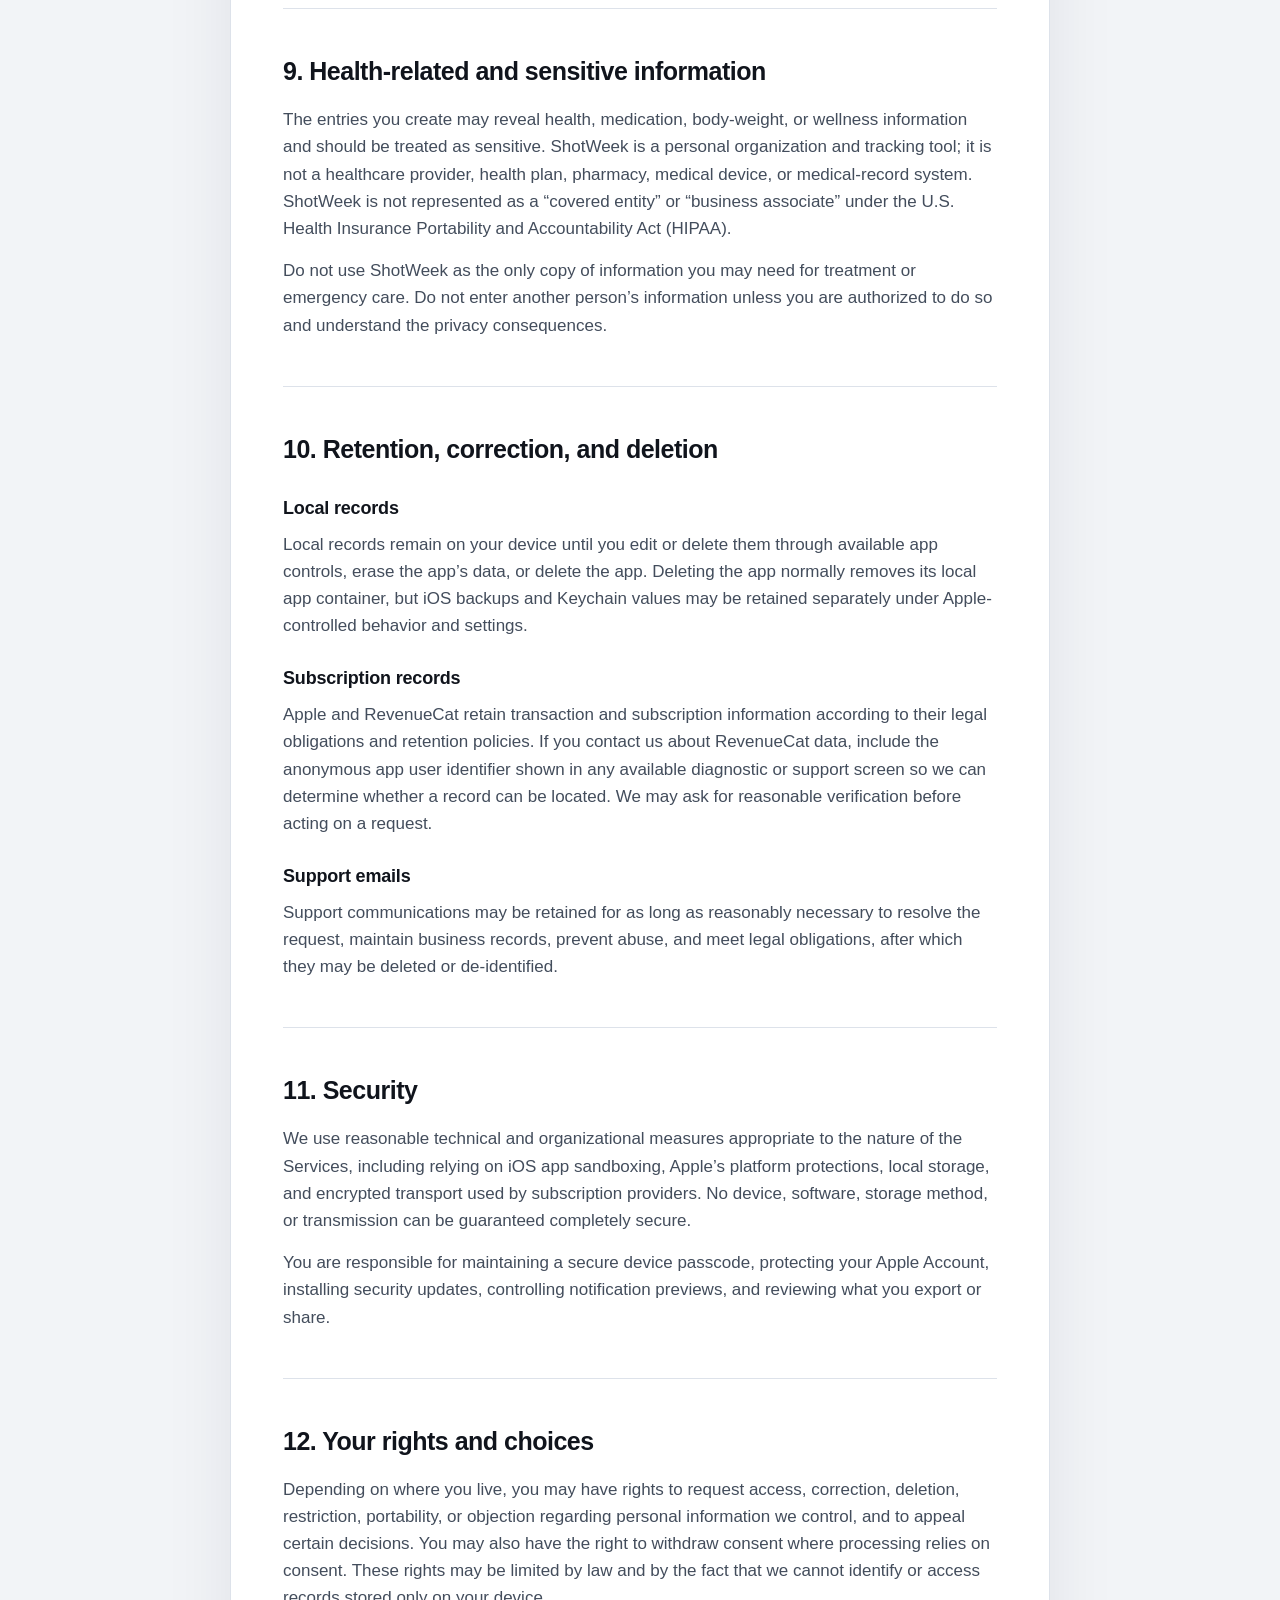
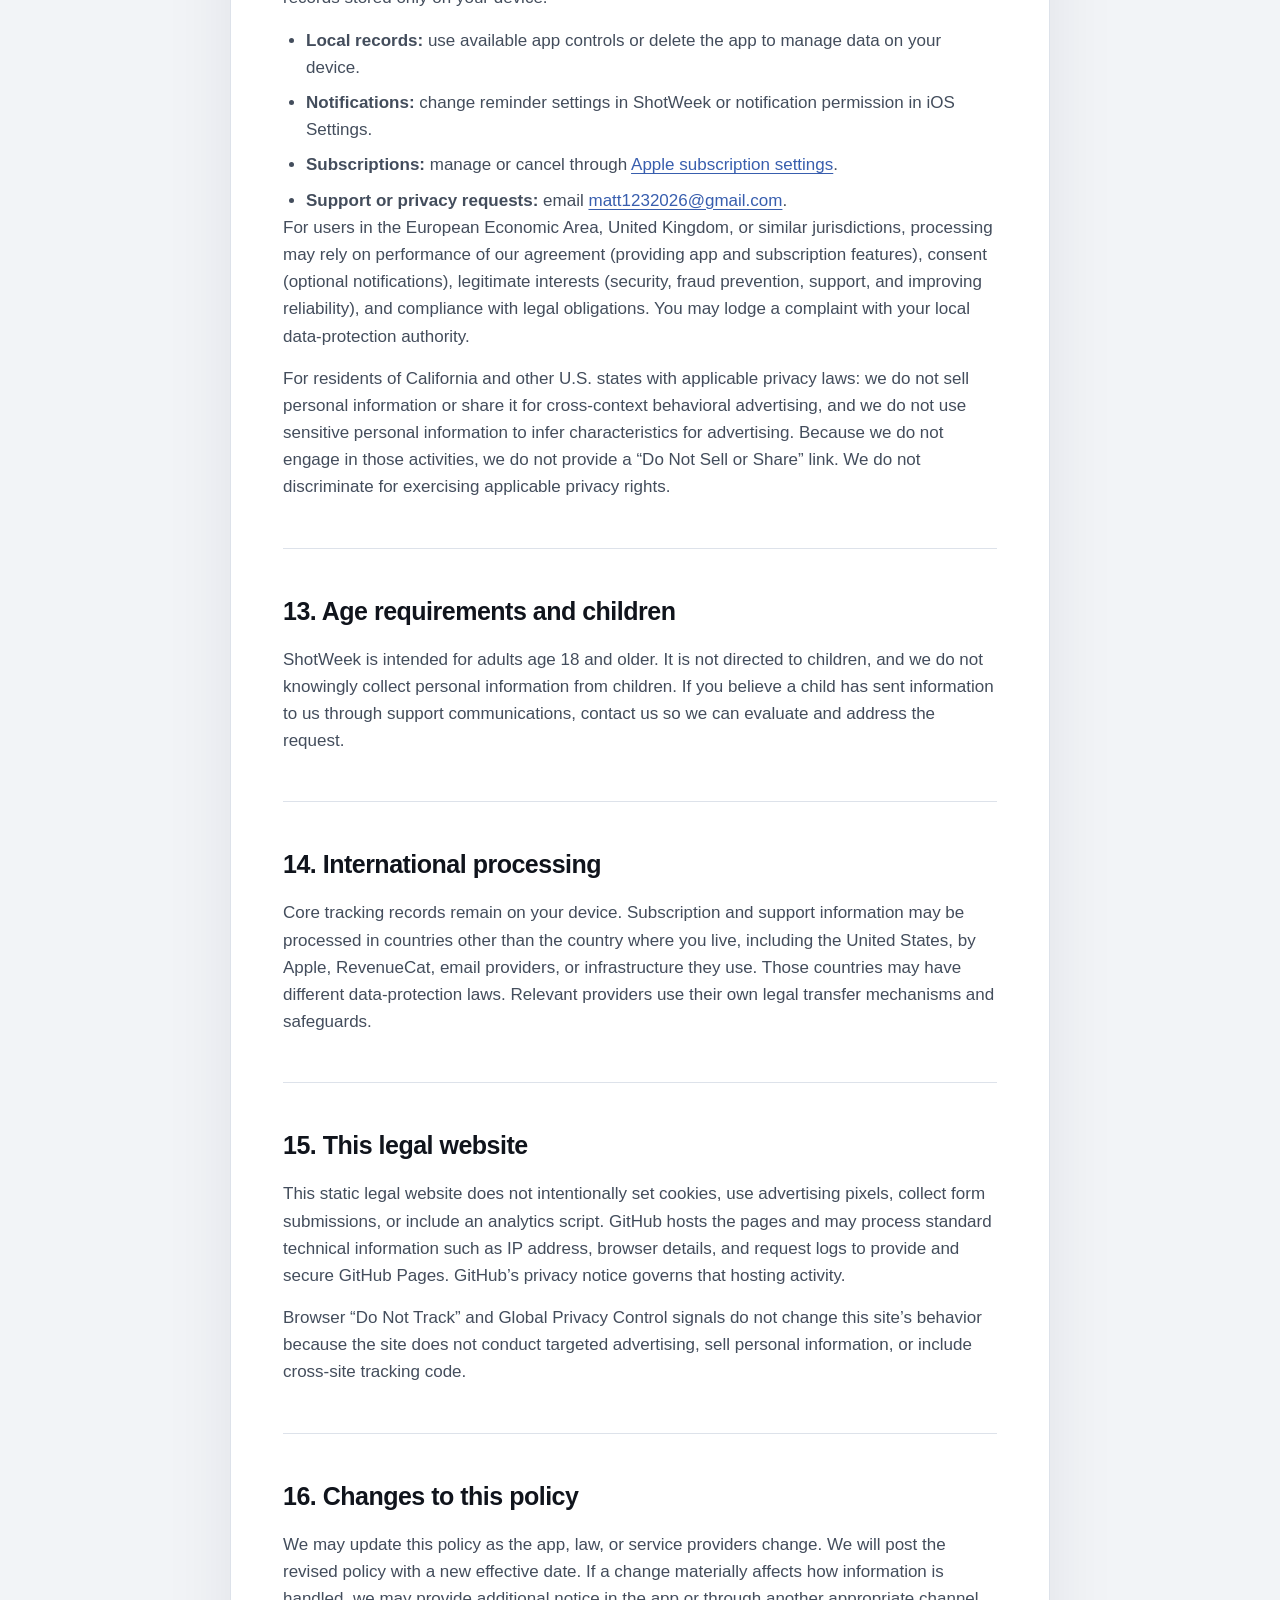
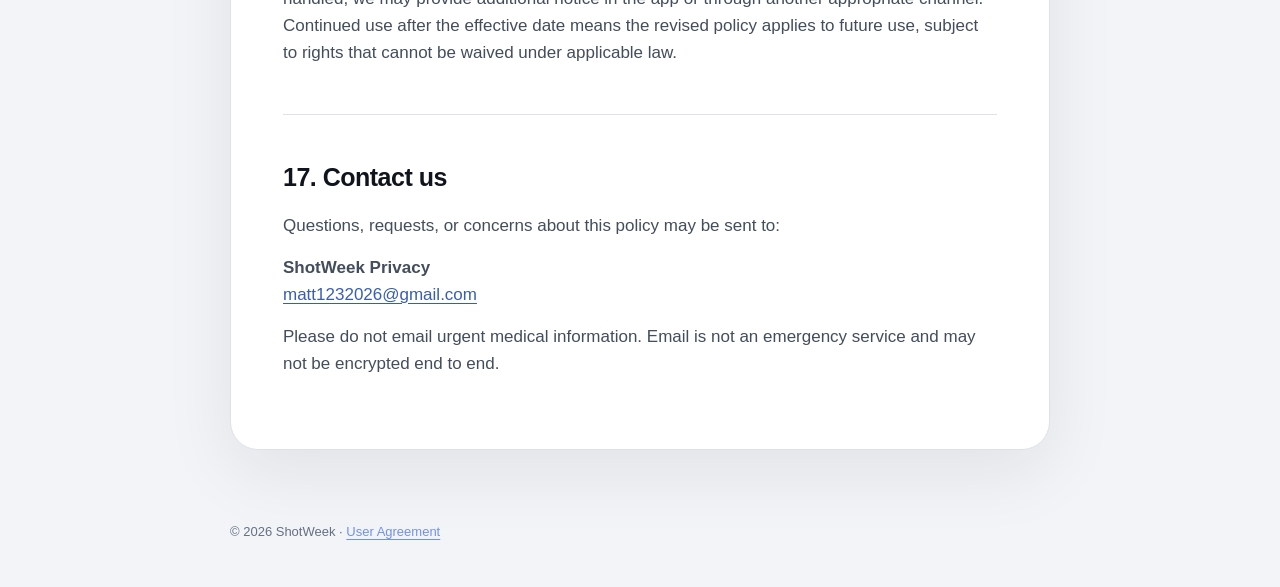
==== commit 92006722: "Launch ShotWeek official website" ====
--- a/privacy-policy.html
+++ b/privacy-policy.html
@@ -3,14 +3,15 @@
 <head>
   <meta charset="utf-8">
   <meta name="viewport" content="width=device-width, initial-scale=1">
+  <meta name="theme-color" content="#f2f4f7">
   <meta name="description" content="Privacy Policy for the ShotWeek iOS app.">
   <title>Privacy Policy — ShotWeek</title>
   <link rel="stylesheet" href="styles.css">
 </head>
-<body>
+<body class="legal-page">
   <header class="site-header">
     <div class="header-inner">
-      <a class="brand" href="index.html">SHOTWEEK</a>
+      <a class="brand brand-mark" href="index.html" aria-label="ShotWeek home"><img src="shotweek-logo.svg" alt=""><span>SHOTWEEK</span></a>
       <nav class="header-nav" aria-label="Legal documents">
         <a href="user-agreement.html">Terms</a>
         <a href="privacy-policy.html" aria-current="page">Privacy</a>
--- a/styles.css
+++ b/styles.css
@@ -1,387 +1,323 @@
 :root {
+  color-scheme: dark;
+  --ink: #f5f7fb;
+  --muted: #9ca9bc;
+  --muted-strong: #c0cad8;
+  --line: rgba(255, 255, 255, 0.12);
+  --surface: #111d2e;
+  --surface-strong: #17263a;
+  --canvas: #08111f;
+  --canvas-deep: #060c16;
+  --accent: #567be0;
+  --accent-bright: #7091ed;
+  --accent-soft: rgba(86, 123, 224, 0.16);
+  --max-width: 1160px;
+  --copy-width: 820px;
+}
+
+* { box-sizing: border-box; }
+
+html { scroll-behavior: smooth; }
+
+body {
+  margin: 0;
+  background: var(--canvas);
+  color: var(--ink);
+  font-family: -apple-system, BlinkMacSystemFont, "SF Pro Text", "Segoe UI", sans-serif;
+  font-size: 17px;
+  line-height: 1.6;
+  -webkit-font-smoothing: antialiased;
+  text-rendering: optimizeLegibility;
+}
+
+a { color: var(--accent-bright); text-underline-offset: 3px; }
+a:hover { color: #9bb3ff; }
+a:focus-visible, button:focus-visible { outline: 3px solid rgba(112, 145, 237, 0.55); outline-offset: 4px; border-radius: 8px; }
+
+.site-header {
+  position: sticky;
+  top: 0;
+  z-index: 10;
+  border-bottom: 1px solid rgba(255, 255, 255, 0.08);
+  background: rgba(8, 17, 31, 0.78);
+  backdrop-filter: blur(20px) saturate(140%);
+  -webkit-backdrop-filter: blur(20px) saturate(140%);
+}
+
+.header-inner {
+  width: min(calc(100% - 64px), var(--max-width));
+  min-height: 78px;
+  margin: 0 auto;
+  display: flex;
+  align-items: center;
+  justify-content: space-between;
+  gap: 32px;
+}
+
+.brand {
+  color: var(--ink);
+  text-decoration: none;
+  letter-spacing: 0.28em;
+  font-size: 13px;
+  font-weight: 760;
+}
+
+.brand-mark { display: inline-flex; align-items: center; gap: 12px; }
+.brand-mark img { width: 28px; height: 28px; border-radius: 8px; display: block; }
+
+.header-nav { display: flex; align-items: center; gap: 28px; font-size: 14px; font-weight: 650; }
+.header-nav a { color: var(--muted-strong); text-decoration: none; }
+.header-nav a:hover { color: var(--ink); }
+.landing-nav .nav-cta { padding: 10px 16px; border: 1px solid rgba(255, 255, 255, 0.18); border-radius: 999px; color: var(--ink); background: rgba(255, 255, 255, 0.06); }
+
+.landing-main { width: min(calc(100% - 64px), var(--max-width)); margin: 0 auto; }
+
+.landing-hero {
+  min-height: 720px;
+  padding: 110px 0 96px;
+  display: grid;
+  grid-template-columns: minmax(0, 0.94fr) minmax(440px, 1.06fr);
+  align-items: center;
+  gap: 78px;
+}
+
+.eyebrow { margin: 0; color: var(--muted); font-size: 12px; line-height: 1.3; font-weight: 780; letter-spacing: 0.22em; text-transform: uppercase; }
+.eyebrow-blue { color: #89a5f0; }
+
+h1, h2, h3, p { margin-top: 0; }
+h1, h2, h3 { letter-spacing: -0.035em; }
+h1, .section-heading h2, .statement-panel h2, .privacy-copy h2, .legal-panel h2 { font-family: Iowan Old Style, Baskerville, Georgia, serif; font-weight: 500; }
+
+.hero-copy h1 { max-width: 640px; margin: 22px 0 24px; font-size: clamp(58px, 7vw, 92px); line-height: 0.98; }
+.hero-lede { max-width: 560px; margin-bottom: 34px; color: var(--muted-strong); font-size: 20px; line-height: 1.5; }
+.hero-actions { display: flex; flex-wrap: wrap; align-items: center; gap: 12px; }
+.button { display: inline-flex; align-items: center; justify-content: center; min-height: 50px; padding: 0 22px; border-radius: 999px; font-size: 15px; font-weight: 720; text-decoration: none; transition: transform .2s ease, background .2s ease, border-color .2s ease; }
+.button:hover { transform: translateY(-2px); }
+.button-primary { color: #fff; background: var(--accent); box-shadow: 0 10px 28px rgba(61, 93, 188, 0.28); }
+.button-primary:hover { color: #fff; background: var(--accent-bright); }
+.button-primary span { margin-left: 12px; font-size: 18px; }
+.button-quiet { color: var(--ink); border: 1px solid var(--line); background: rgba(255, 255, 255, 0.04); }
+.button-quiet:hover { color: var(--ink); background: rgba(255, 255, 255, 0.1); }
+.hero-note { display: flex; align-items: center; gap: 9px; margin: 27px 0 0; color: var(--muted); font-size: 13px; }
+.status-dot { width: 7px; height: 7px; border-radius: 50%; background: var(--accent-bright); box-shadow: 0 0 0 5px rgba(112, 145, 237, 0.12); }
+
+.hero-art { position: relative; min-height: 590px; display: grid; place-items: center; }
+.hero-art::before { content: ""; position: absolute; width: 530px; height: 530px; border-radius: 50%; background: radial-gradient(circle, rgba(81, 121, 226, 0.2), rgba(81, 121, 226, 0) 68%); filter: blur(10px); }
+.dashboard-shell { position: relative; width: min(100%, 500px); padding: 27px 28px 30px; overflow: hidden; border: 1px solid rgba(255, 255, 255, 0.16); border-radius: 34px; background: linear-gradient(145deg, rgba(25, 42, 65, 0.96), rgba(10, 19, 32, 0.98)); box-shadow: 0 32px 90px rgba(0, 0, 0, 0.38), inset 0 1px 0 rgba(255, 255, 255, 0.06); }
+.dashboard-shell::after { content: ""; position: absolute; inset: 0; pointer-events: none; background: linear-gradient(110deg, rgba(255, 255, 255, 0.08), transparent 25% 70%, rgba(86, 123, 224, 0.07)); }
+.dashboard-topline, .dashboard-heading, .week-card-heading, .week-card-footer { position: relative; z-index: 1; display: flex; justify-content: space-between; align-items: center; }
+.dashboard-topline { color: #aab8cc; font-size: 11px; font-weight: 760; letter-spacing: .24em; }
+.topline-status { display: flex; align-items: center; gap: 7px; font-size: 9px; letter-spacing: .14em; }
+.topline-status i { display: block; width: 6px; height: 6px; border-radius: 50%; background: #8da6ed; }
+.dashboard-heading { margin: 34px 0 18px; align-items: flex-start; }
+.dashboard-kicker, .dose-card-label { margin: 0 0 7px; color: #8494ab; font-size: 10px; font-weight: 760; letter-spacing: .18em; }
+.dashboard-heading h2 { margin: 0; font-family: Iowan Old Style, Baskerville, Georgia, serif; font-size: 40px; line-height: 1; font-weight: 500; }
+.dashboard-avatar { display: grid; place-items: center; width: 38px; height: 38px; border: 1px solid rgba(255, 255, 255, .2); border-radius: 50%; color: #b7c8ef; font-weight: 700; background: rgba(86, 123, 224, .15); }
+.dashboard-card { position: relative; z-index: 1; border: 1px solid rgba(255, 255, 255, .1); border-radius: 22px; background: rgba(8, 16, 29, .34); }
+.dose-card { padding: 22px 22px 20px; text-align: center; }
+.ring-wrap { display: grid; place-items: center; margin: 2px 0 19px; }
+.ring { display: grid; place-items: center; width: 194px; height: 194px; padding: 11px; border-radius: 50%; background: conic-gradient(var(--accent-bright) 0 56%, rgba(255, 255, 255, .1) 56% 100%); box-shadow: 0 0 34px rgba(80, 125, 229, .16); transform: rotate(-35deg); }
+.ring-center { display: flex; width: 100%; height: 100%; transform: rotate(35deg); border-radius: 50%; flex-direction: column; align-items: center; justify-content: center; background: radial-gradient(circle at 50% 30%, #18304e, #0b1728 72%); }
+.ring-center strong { color: var(--ink); font-size: 30px; letter-spacing: -.04em; line-height: 1; }
+.ring-center span { margin-top: 10px; color: #a6b9ef; font-size: 14px; font-weight: 700; }
+.ring-center small { margin-top: 3px; color: var(--muted); font-size: 10px; }
+.dashboard-action { display: flex; align-items: center; justify-content: center; gap: 9px; min-height: 46px; border-radius: 14px; color: #fff; background: var(--accent); font-size: 15px; font-weight: 730; }
+.dashboard-action span { font-size: 22px; font-weight: 400; }
+.dashboard-metrics { position: relative; z-index: 1; display: grid; grid-template-columns: repeat(3, 1fr); gap: 10px; margin: 13px 0; }
+.dashboard-metrics > div { min-width: 0; padding: 15px 13px; border: 1px solid rgba(255, 255, 255, .08); border-radius: 16px; background: rgba(255, 255, 255, .045); }
+.dashboard-metrics strong { display: block; color: #fff; font-size: 23px; line-height: 1; }
+.dashboard-metrics span { display: block; margin-top: 8px; overflow: hidden; color: #8799b1; font-size: 10px; line-height: 1.25; text-overflow: ellipsis; white-space: nowrap; }
+.week-card { padding: 18px 18px 16px; }
+.week-card-heading { color: #92a2ba; font-size: 10px; font-weight: 760; letter-spacing: .18em; }
+.week-dots { display: grid; grid-template-columns: repeat(7, 1fr); gap: 10px; margin: 18px 2px 12px; }
+.week-dots i { display: block; height: 9px; border-radius: 99px; background: #2a394c; }
+.week-dots i.complete { background: #91a7da; }
+.week-dots i.today { background: var(--accent-bright); box-shadow: 0 0 0 5px rgba(112, 145, 237, .12); }
+.week-card-footer { color: #8598b1; font-size: 11px; }
+
+.trust-strip { display: grid; grid-template-columns: repeat(3, 1fr); border-top: 1px solid var(--line); border-bottom: 1px solid var(--line); }
+.trust-strip > div { min-height: 112px; padding: 27px 27px 25px 0; display: grid; grid-template-columns: 40px 1fr; column-gap: 14px; align-content: center; }
+.trust-strip > div + div { padding-left: 27px; border-left: 1px solid var(--line); }
+.trust-index { grid-row: span 2; color: var(--accent-bright); font-size: 12px; font-weight: 760; letter-spacing: .08em; }
+.trust-strip strong { font-size: 15px; font-weight: 680; }
+.trust-strip span:last-child { color: var(--muted); font-size: 13px; }
+
+.landing-section { padding: 150px 0; }
+.section-heading { max-width: 780px; margin-bottom: 55px; }
+.section-heading h2 { margin: 20px 0 18px; font-size: clamp(46px, 5vw, 70px); line-height: .99; }
+.section-heading > p:last-child { max-width: 610px; margin-bottom: 0; color: var(--muted-strong); font-size: 18px; }
+.feature-grid { display: grid; grid-template-columns: repeat(4, 1fr); gap: 12px; }
+.feature-card { min-height: 350px; padding: 25px 23px; position: relative; border: 1px solid var(--line); border-radius: 24px; background: linear-gradient(180deg, rgba(255, 255, 255, .045), rgba(255, 255, 255, .015)); }
+.feature-card:hover { border-color: rgba(112, 145, 237, .5); background: linear-gradient(180deg, rgba(86, 123, 224, .12), rgba(255, 255, 255, .02)); }
+.feature-icon { display: grid; place-items: center; width: 48px; height: 48px; border: 1px solid rgba(112, 145, 237, .33); border-radius: 15px; color: var(--accent-bright); background: var(--accent-soft); }
+.feature-icon svg { width: 23px; height: 23px; fill: none; stroke: currentColor; stroke-linecap: round; stroke-linejoin: round; stroke-width: 1.7; }
+.feature-number { position: absolute; top: 31px; right: 23px; color: #62718a; font-size: 11px; font-weight: 760; letter-spacing: .12em; }
+.feature-card h3 { margin: 73px 0 12px; font-family: Iowan Old Style, Baskerville, Georgia, serif; font-size: 27px; font-weight: 500; }
+.feature-card p { margin: 0; color: var(--muted); font-size: 14px; line-height: 1.55; }
+
+.method-section { padding-top: 0; }
+.compact-heading { margin-bottom: 38px; }
+.steps-grid { display: grid; grid-template-columns: repeat(3, 1fr); gap: 12px; }
+.step-card { display: grid; grid-template-columns: 44px 1fr; gap: 17px; min-height: 172px; padding: 25px; border: 1px solid var(--line); border-radius: 22px; background: var(--surface); }
+.step-card > span { color: var(--accent-bright); font-size: 12px; font-weight: 780; letter-spacing: .1em; }
+.step-card h3 { margin: 0 0 9px; font-size: 19px; letter-spacing: -.02em; }
+.step-card p { margin: 0; color: var(--muted); font-size: 14px; line-height: 1.5; }
+
+.statement-panel { display: grid; grid-template-columns: 110px 1fr; gap: 28px; align-items: start; padding: 72px 74px; border-radius: 30px; background: #f2f4f8; color: #101722; }
+.statement-mark { display: grid; place-items: center; width: 72px; height: 72px; border-radius: 50%; color: #fff; background: var(--accent); font-size: 34px; box-shadow: 0 12px 22px rgba(65, 96, 186, .25); }
+.statement-panel .eyebrow { color: #5072cc; }
+.statement-panel h2 { max-width: 700px; margin: 18px 0 17px; font-size: clamp(42px, 4.8vw, 67px); line-height: .99; }
+.statement-panel p:last-child { max-width: 620px; margin: 0; color: #5f6c7e; font-size: 17px; }
+
+.privacy-section { display: grid; grid-template-columns: 1fr 1fr; gap: 100px; align-items: center; padding: 150px 0; }
+.privacy-copy h2, .legal-panel h2 { margin: 20px 0 16px; font-size: clamp(45px, 5vw, 66px); line-height: 1; }
+.privacy-copy > p:not(.eyebrow) { max-width: 500px; margin-bottom: 25px; color: var(--muted-strong); font-size: 18px; }
+.text-link { display: inline-flex; align-items: center; gap: 12px; font-size: 15px; font-weight: 700; text-decoration: none; }
+.text-link span { font-size: 20px; }
+.privacy-panel { padding: 33px; border: 1px solid rgba(112, 145, 237, .32); border-radius: 26px; background: linear-gradient(145deg, rgba(86, 123, 224, .2), rgba(17, 29, 46, .9) 65%); }
+.privacy-panel-top { display: flex; align-items: center; gap: 12px; color: #a7bbf2; font-size: 11px; font-weight: 780; letter-spacing: .18em; }
+.shield { display: grid; place-items: center; width: 34px; height: 34px; border: 1px solid rgba(168, 190, 250, .55); border-radius: 50%; color: #fff; font-size: 16px; }
+.privacy-panel p { margin: 30px 0 29px; font-family: Iowan Old Style, Baskerville, Georgia, serif; color: #fff; font-size: 32px; line-height: 1.1; }
+.privacy-rule { height: 1px; margin-bottom: 19px; background: rgba(255, 255, 255, .16); }
+.privacy-panel small { display: block; color: #aab8cc; font-size: 12px; line-height: 1.55; }
+
+.legal-panel { display: grid; grid-template-columns: 1fr 1fr; gap: 70px; padding: 54px 0; border-top: 1px solid var(--line); border-bottom: 1px solid var(--line); }
+.legal-panel h2 { max-width: 490px; margin-bottom: 0; }
+.legal-panel-links { display: flex; flex-direction: column; }
+.legal-panel-links a { display: flex; align-items: center; justify-content: space-between; min-height: 58px; border-bottom: 1px solid var(--line); color: var(--ink); font-size: 16px; font-weight: 650; text-decoration: none; }
+.legal-panel-links a:first-child { border-top: 1px solid var(--line); }
+.legal-panel-links a span:last-child { color: var(--accent-bright); font-size: 20px; }
+
+.site-footer { color: var(--muted); }
+.landing-footer { width: min(calc(100% - 64px), var(--max-width)); margin: 0 auto; padding: 48px 0 34px; }
+.footer-inner { display: flex; align-items: center; gap: 26px; }
+.footer-inner > p { margin: 0; font-family: Iowan Old Style, Baskerville, Georgia, serif; color: var(--muted-strong); font-size: 18px; }
+.footer-links { display: flex; flex-wrap: wrap; gap: 18px; margin-left: auto; font-size: 12px; }
+.footer-links a { color: var(--muted); text-decoration: none; }
+.footer-bottom { display: flex; justify-content: space-between; gap: 16px; margin-top: 45px; padding-top: 17px; border-top: 1px solid var(--line); font-size: 11px; }
+
+/* Legal document pages keep a bright, long-form reading surface. */
+body.legal-page {
   color-scheme: light;
   --ink: #10141c;
   --muted: #657084;
   --line: #dde2ea;
   --surface: #ffffff;
   --canvas: #f2f4f7;
-  --accent: #5f78bd;
+  --accent: #4f70c4;
   --accent-soft: #eef2ff;
-  --max-width: 820px;
-}
-
-* {
-  box-sizing: border-box;
-}
-
-html {
-  scroll-behavior: smooth;
-}
-
-body {
-  margin: 0;
-  background: var(--canvas);
-  color: var(--ink);
-  font-family: -apple-system, BlinkMacSystemFont, "SF Pro Text", "Segoe UI", sans-serif;
-  font-size: 17px;
-  line-height: 1.65;
-  -webkit-font-smoothing: antialiased;
-}
-
-a {
-  color: #385eae;
-  text-underline-offset: 3px;
-}
-
-a:hover {
-  color: #23427f;
-}
-
-a:focus-visible,
-button:focus-visible {
-  outline: 3px solid rgba(95, 120, 189, 0.38);
-  outline-offset: 3px;
-  border-radius: 6px;
-}
-
-.site-header {
-  position: sticky;
-  top: 0;
-  z-index: 10;
-  border-bottom: 1px solid rgba(16, 20, 28, 0.08);
-  background: rgba(255, 255, 255, 0.92);
-  backdrop-filter: blur(18px) saturate(150%);
-  -webkit-backdrop-filter: blur(18px) saturate(150%);
-}
-
-.header-inner {
-  width: min(calc(100% - 40px), var(--max-width));
-  min-height: 68px;
-  margin: 0 auto;
-  display: flex;
-  align-items: center;
-  justify-content: space-between;
-  gap: 24px;
-}
-
-.brand {
-  color: var(--ink);
-  font-size: 15px;
-  font-weight: 780;
-  letter-spacing: 0.26em;
-  text-decoration: none;
-}
-
-.header-nav {
-  display: flex;
-  align-items: center;
-  gap: 18px;
-  font-size: 14px;
-  font-weight: 650;
-}
-
-.header-nav a {
-  color: var(--muted);
-  text-decoration: none;
-}
-
-.header-nav a[aria-current="page"] {
-  color: var(--ink);
-}
-
-main {
-  width: min(calc(100% - 40px), var(--max-width));
-  margin: 42px auto 72px;
-}
-
-.document,
-.home-card {
-  overflow: hidden;
-  border: 1px solid var(--line);
-  border-radius: 28px;
-  background: var(--surface);
-  box-shadow: 0 22px 70px rgba(20, 29, 45, 0.08);
-}
-
-.document-hero {
-  padding: 48px 52px 40px;
-  border-bottom: 1px solid var(--line);
-  background:
-    radial-gradient(circle at 88% 10%, rgba(95, 120, 189, 0.18), transparent 34%),
-    linear-gradient(180deg, #ffffff 0%, #fafbff 100%);
-}
-
-.eyebrow {
-  margin: 0 0 12px;
-  color: var(--accent);
-  font-size: 13px;
-  font-weight: 760;
-  letter-spacing: 0.18em;
-  text-transform: uppercase;
-}
-
-h1,
-h2,
-h3 {
-  margin-top: 0;
-  color: var(--ink);
-  line-height: 1.18;
-  text-wrap: balance;
-}
-
-h1 {
-  max-width: 680px;
-  margin-bottom: 14px;
-  font-size: clamp(38px, 7vw, 58px);
-  letter-spacing: -0.045em;
-}
-
-h2 {
-  margin-bottom: 14px;
-  font-size: 25px;
-  letter-spacing: -0.025em;
-}
-
-h3 {
-  margin-bottom: 8px;
-  font-size: 19px;
-}
-
-p {
-  margin: 0 0 16px;
-}
-
-ul,
-ol {
-  margin: 0 0 18px;
-  padding-left: 24px;
-}
-
-li + li {
-  margin-top: 8px;
-}
-
-.lede {
-  max-width: 660px;
-  margin: 0;
-  color: var(--muted);
-  font-size: 19px;
-  line-height: 1.55;
-}
-
-.meta {
-  display: flex;
-  flex-wrap: wrap;
-  gap: 10px;
-  margin-top: 24px;
-}
-
-.meta span {
-  padding: 7px 11px;
-  border: 1px solid #d9e0f2;
-  border-radius: 999px;
-  background: rgba(255, 255, 255, 0.82);
-  color: #4f5d72;
-  font-size: 13px;
-  font-weight: 650;
-}
-
-.document-body {
-  padding: 18px 52px 54px;
-}
-
-.document-body section {
-  padding-top: 36px;
-  scroll-margin-top: 84px;
-}
-
-.document-body section + section {
-  margin-top: 32px;
-  border-top: 1px solid var(--line);
-}
-
-.callout {
-  margin: 18px 0;
-  padding: 18px 20px;
-  border-left: 4px solid var(--accent);
-  border-radius: 0 14px 14px 0;
-  background: var(--accent-soft);
-}
-
-.callout p:last-child {
-  margin-bottom: 0;
-}
-
-.table-wrap {
-  margin: 18px 0 24px;
-  overflow-x: auto;
-  border: 1px solid var(--line);
-  border-radius: 16px;
-}
-
-table {
-  width: 100%;
-  min-width: 620px;
-  border-collapse: collapse;
-  font-size: 15px;
-}
-
-th,
-td {
-  padding: 14px 16px;
-  border-bottom: 1px solid var(--line);
-  text-align: left;
-  vertical-align: top;
-}
-
-th {
-  background: #f7f8fa;
-  font-size: 13px;
-  letter-spacing: 0.04em;
-  text-transform: uppercase;
-}
-
-tr:last-child td {
-  border-bottom: 0;
-}
-
-.home-card {
-  padding: 54px;
-}
-
-.home-card h1 {
-  margin-bottom: 16px;
-}
-
-.policy-grid {
-  display: grid;
-  grid-template-columns: repeat(2, minmax(0, 1fr));
-  gap: 16px;
-  margin-top: 36px;
-}
-
-.policy-link {
-  min-height: 190px;
-  padding: 24px;
-  display: flex;
-  flex-direction: column;
-  justify-content: space-between;
-  border: 1px solid var(--line);
-  border-radius: 20px;
-  background: #fafbfc;
-  color: var(--ink);
-  text-decoration: none;
-  transition: transform 160ms ease, border-color 160ms ease, box-shadow 160ms ease;
-}
-
-.policy-link:hover {
-  transform: translateY(-2px);
-  border-color: #bac7e6;
-  box-shadow: 0 16px 36px rgba(40, 53, 78, 0.08);
-}
-
-.policy-link strong {
-  font-size: 22px;
-  letter-spacing: -0.02em;
-}
-
-.policy-link span {
-  color: var(--muted);
-  font-size: 15px;
-}
-
-.site-footer {
-  width: min(calc(100% - 40px), var(--max-width));
-  margin: 0 auto 48px;
-  color: var(--muted);
-  font-size: 13px;
-  text-align: center;
+}
+body.legal-page .site-header { border-bottom-color: rgba(16, 20, 28, .08); background: rgba(255, 255, 255, .92); }
+body.legal-page .header-inner { width: min(calc(100% - 40px), var(--copy-width)); min-height: 68px; }
+body.legal-page .brand { color: var(--ink); }
+body.legal-page .header-nav a { color: var(--muted); }
+body.legal-page .header-nav a[aria-current="page"] { color: var(--ink); }
+body.legal-page main { width: min(calc(100% - 40px), var(--copy-width)); margin: 42px auto 72px; }
+.document { overflow: hidden; border: 1px solid var(--line); border-radius: 28px; background: var(--surface); box-shadow: 0 22px 70px rgba(20, 29, 45, .08); }
+.document-hero { padding: 48px 52px 40px; border-bottom: 1px solid var(--line); background: radial-gradient(circle at 88% 10%, rgba(95, 120, 189, .18), transparent 34%), linear-gradient(180deg, #fff 0%, #fafbff 100%); }
+.document-hero .eyebrow { color: var(--accent); }
+.document-hero h1 { margin: 0 0 15px; color: var(--ink); font-size: clamp(42px, 6vw, 68px); line-height: 1; }
+.lede { max-width: 720px; margin: 0; color: var(--muted); font-size: 19px; line-height: 1.55; }
+.meta { display: flex; flex-wrap: wrap; gap: 10px 18px; margin-top: 28px; color: var(--muted); font-size: 13px; }
+.meta span + span { padding-left: 18px; border-left: 1px solid var(--line); }
+.document-body { padding: 48px 52px 56px; }
+.document-body section + section { margin-top: 47px; padding-top: 42px; border-top: 1px solid var(--line); }
+.document-body h2 { margin: 0 0 15px; color: var(--ink); font-family: -apple-system, BlinkMacSystemFont, "SF Pro Text", "Segoe UI", sans-serif; font-size: 25px; font-weight: 760; letter-spacing: -.02em; }
+.document-body h3 { margin: 25px 0 8px; color: var(--ink); font-family: -apple-system, BlinkMacSystemFont, "SF Pro Text", "Segoe UI", sans-serif; font-size: 18px; font-weight: 740; letter-spacing: -.01em; }
+.document-body p, .document-body li { color: #434d5c; }
+.document-body p { margin-bottom: 15px; }
+.document-body ul { margin: 12px 0 0; padding-left: 23px; }
+.document-body li + li { margin-top: 8px; }
+.callout { margin: 22px 0; padding: 18px 20px; border-left: 4px solid var(--accent); border-radius: 0 14px 14px 0; background: var(--accent-soft); }
+.callout p { margin: 0; color: #2b3d68; }
+.document-body a { color: #385eae; }
+.document-body a:hover { color: #23427f; }
+.table-wrap { margin: 22px 0; overflow-x: auto; border: 1px solid var(--line); border-radius: 14px; }
+.document-body table { width: 100%; min-width: 580px; border-collapse: collapse; font-size: 14px; }
+.document-body th, .document-body td { padding: 13px 15px; border-bottom: 1px solid var(--line); text-align: left; vertical-align: top; }
+.document-body th { color: var(--ink); background: #f7f8fb; font-size: 13px; }
+.document-body tr:last-child td { border-bottom: 0; }
+body.legal-page .site-footer { width: min(calc(100% - 40px), var(--copy-width)); margin: 0 auto 45px; color: var(--muted); font-size: 13px; }
+
+@media (max-width: 960px) {
+  .landing-hero { grid-template-columns: 1fr; gap: 45px; padding-top: 82px; }
+  .hero-copy { max-width: 700px; }
+  .hero-art { min-height: 520px; }
+  .feature-grid { grid-template-columns: repeat(2, 1fr); }
+  .feature-card { min-height: 285px; }
+  .feature-card h3 { margin-top: 55px; }
+  .privacy-section { gap: 50px; }
 }
 
 @media (max-width: 680px) {
-  body {
-    font-size: 16px;
-  }
-
-  .header-inner,
-  main,
-  .site-footer {
-    width: min(calc(100% - 24px), var(--max-width));
-  }
-
-  .header-inner {
-    min-height: 62px;
-  }
-
-  .header-nav {
-    gap: 12px;
-    font-size: 12px;
-  }
-
-  main {
-    margin-top: 20px;
-  }
-
-  .document,
-  .home-card {
-    border-radius: 22px;
-  }
-
-  .document-hero,
-  .document-body,
-  .home-card {
-    padding-left: 24px;
-    padding-right: 24px;
-  }
-
-  .document-hero {
-    padding-top: 34px;
-    padding-bottom: 30px;
-  }
-
-  .document-body {
-    padding-bottom: 36px;
-  }
-
-  .policy-grid {
-    grid-template-columns: 1fr;
-  }
-
-  .policy-link {
-    min-height: 150px;
-  }
+  body { font-size: 16px; }
+  .header-inner, .landing-main, .landing-footer { width: min(calc(100% - 36px), var(--max-width)); }
+  .header-inner { min-height: 66px; }
+  .header-nav { gap: 13px; font-size: 12px; }
+  .header-nav a:nth-child(2) { display: none; }
+  .landing-nav .nav-cta { padding: 8px 11px; }
+  .brand { font-size: 11px; letter-spacing: .22em; }
+  .brand-mark { gap: 8px; }
+  .brand-mark img { width: 25px; height: 25px; border-radius: 7px; }
+  .landing-hero { min-height: auto; padding: 72px 0 80px; gap: 30px; }
+  .hero-copy h1 { margin: 18px 0 20px; font-size: clamp(51px, 15vw, 72px); }
+  .hero-lede { font-size: 17px; }
+  .hero-art { min-height: 440px; margin: 0 -5px; }
+  .dashboard-shell { padding: 20px 17px 19px; border-radius: 26px; }
+  .dashboard-heading { margin-top: 25px; }
+  .dashboard-heading h2 { font-size: 33px; }
+  .ring { width: 165px; height: 165px; }
+  .ring-center strong { font-size: 25px; }
+  .dashboard-metrics { gap: 7px; }
+  .dashboard-metrics > div { padding: 12px 9px; }
+  .dashboard-metrics strong { font-size: 20px; }
+  .dashboard-metrics span { font-size: 9px; }
+  .trust-strip { grid-template-columns: 1fr; }
+  .trust-strip > div, .trust-strip > div + div { min-height: auto; padding: 22px 0; border-left: 0; }
+  .trust-strip > div + div { border-top: 1px solid var(--line); }
+  .landing-section, .privacy-section { padding: 92px 0; }
+  .section-heading { margin-bottom: 34px; }
+  .section-heading h2 { font-size: 48px; }
+  .section-heading > p:last-child { font-size: 16px; }
+  .feature-grid, .steps-grid, .privacy-section, .legal-panel { grid-template-columns: 1fr; gap: 12px; }
+  .feature-card { min-height: 240px; }
+  .statement-panel { grid-template-columns: 1fr; gap: 20px; padding: 38px 28px; border-radius: 24px; }
+  .statement-mark { width: 58px; height: 58px; font-size: 26px; }
+  .statement-panel h2 { font-size: 43px; }
+  .privacy-section { gap: 37px; }
+  .privacy-copy h2, .legal-panel h2 { font-size: 48px; }
+  .privacy-panel { padding: 26px; }
+  .privacy-panel p { font-size: 27px; }
+  .legal-panel { padding: 42px 0; gap: 30px; }
+  .footer-inner { align-items: flex-start; flex-direction: column; gap: 12px; }
+  .footer-links { margin-left: 0; gap: 11px 16px; }
+  .footer-bottom { flex-direction: column; margin-top: 36px; }
+  body.legal-page .header-inner, body.legal-page main, body.legal-page .site-footer { width: min(calc(100% - 28px), var(--copy-width)); }
+  body.legal-page main { margin-top: 22px; }
+  .document { border-radius: 20px; }
+  .document-hero { padding: 34px 24px 30px; }
+  .document-hero h1 { font-size: 45px; }
+  .lede { font-size: 17px; }
+  .document-body { padding: 34px 24px 40px; }
+  .document-body section + section { margin-top: 35px; padding-top: 32px; }
+  .document-body h2 { font-size: 22px; }
+  .meta { gap: 8px 12px; }
+  .meta span + span { padding-left: 12px; }
+}
+
+@media (prefers-reduced-motion: reduce) {
+  html { scroll-behavior: auto; }
+  *, *::before, *::after { transition-duration: .01ms !important; animation-duration: .01ms !important; animation-iteration-count: 1 !important; }
 }
 
 @media print {
-  body {
-    background: #fff;
-    color: #000;
-    font-size: 11pt;
-  }
-
-  .site-header,
-  .site-footer {
-    display: none;
-  }
-
-  main {
-    width: 100%;
-    margin: 0;
-  }
-
-  .document {
-    border: 0;
-    border-radius: 0;
-    box-shadow: none;
-  }
-
-  .document-hero,
-  .document-body {
-    padding-left: 0;
-    padding-right: 0;
-  }
-
-  .document-body section {
-    break-inside: avoid-page;
-  }
-}
+  body { background: #fff; color: #111; }
+  .site-header { position: static; background: #fff; }
+  .header-nav { display: none; }
+  body.legal-page main { width: 100%; margin: 0; }
+  .document { border: 0; box-shadow: none; }
+  .document-hero { padding: 25px 0; background: #fff; }
+  .document-body { padding: 25px 0; }
+  body.legal-page .site-footer { width: 100%; margin: 25px 0 0; }
+  a { color: #111; }
+}
